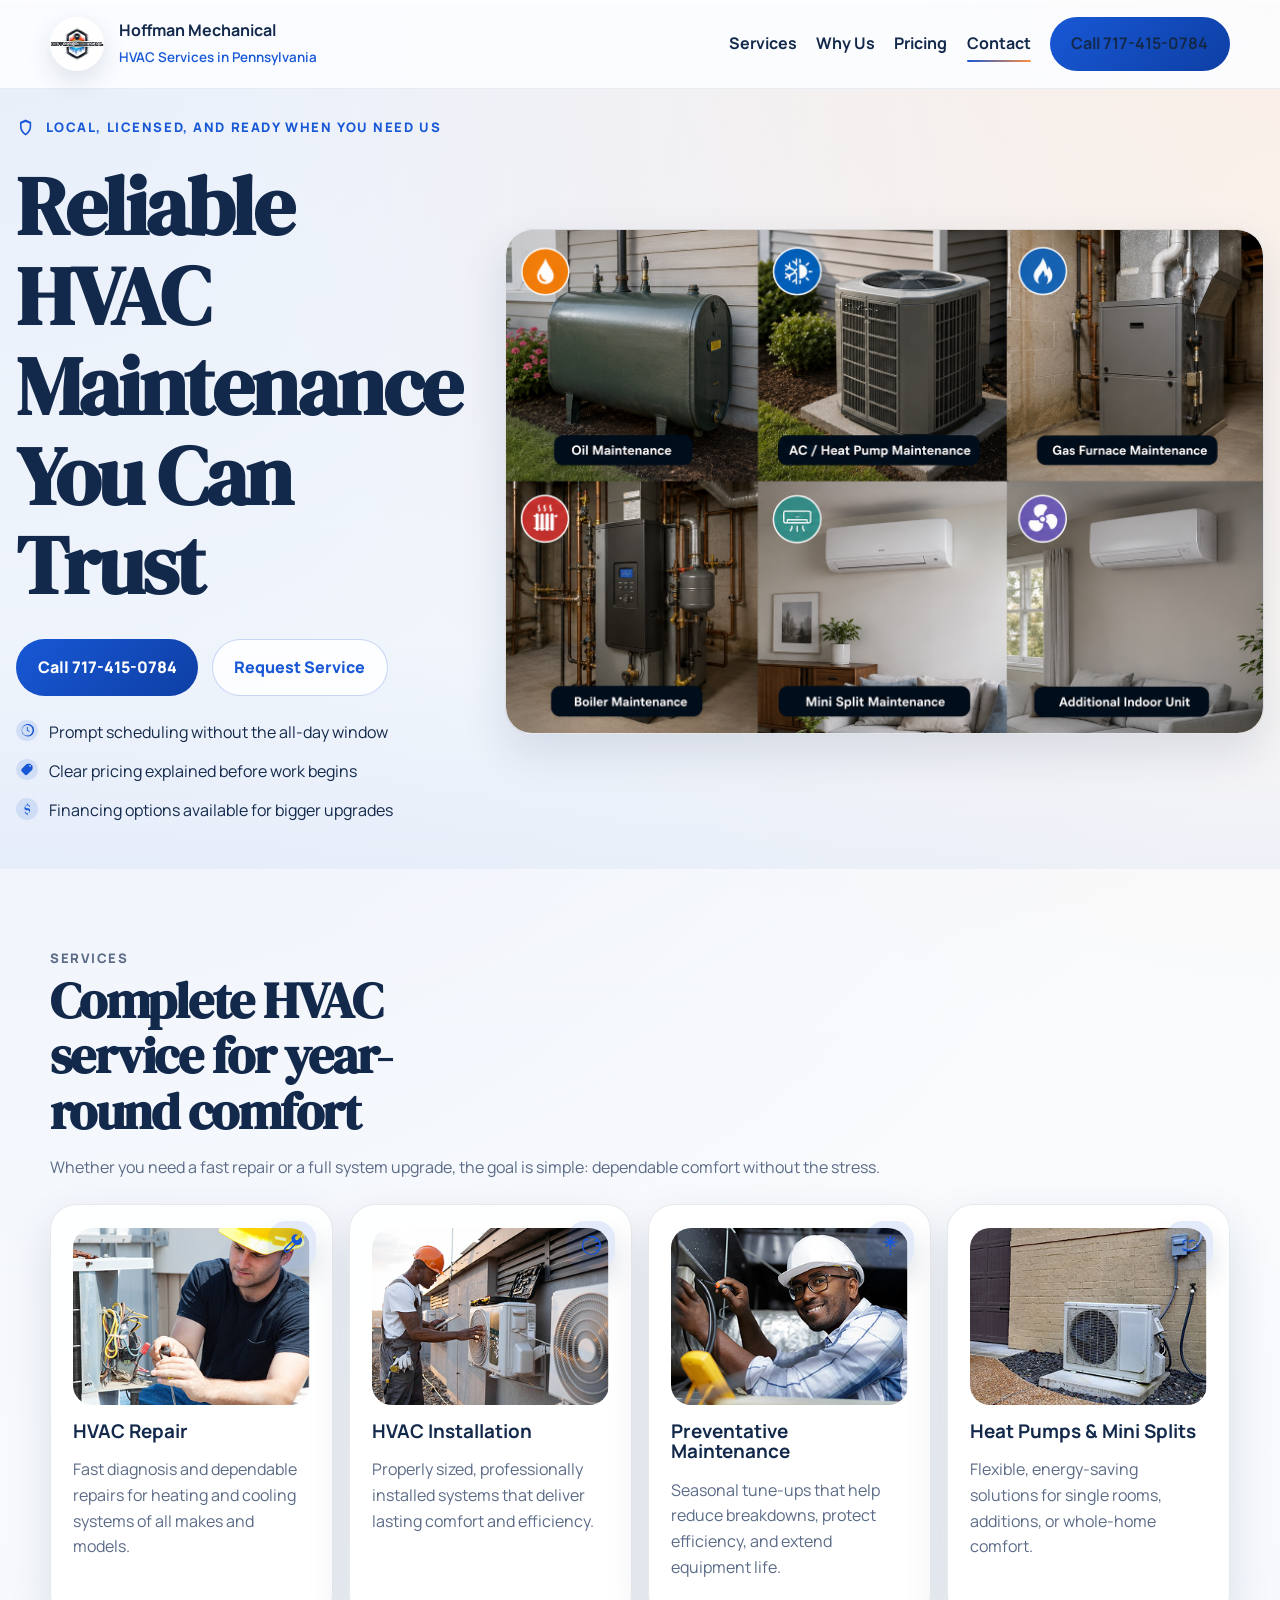
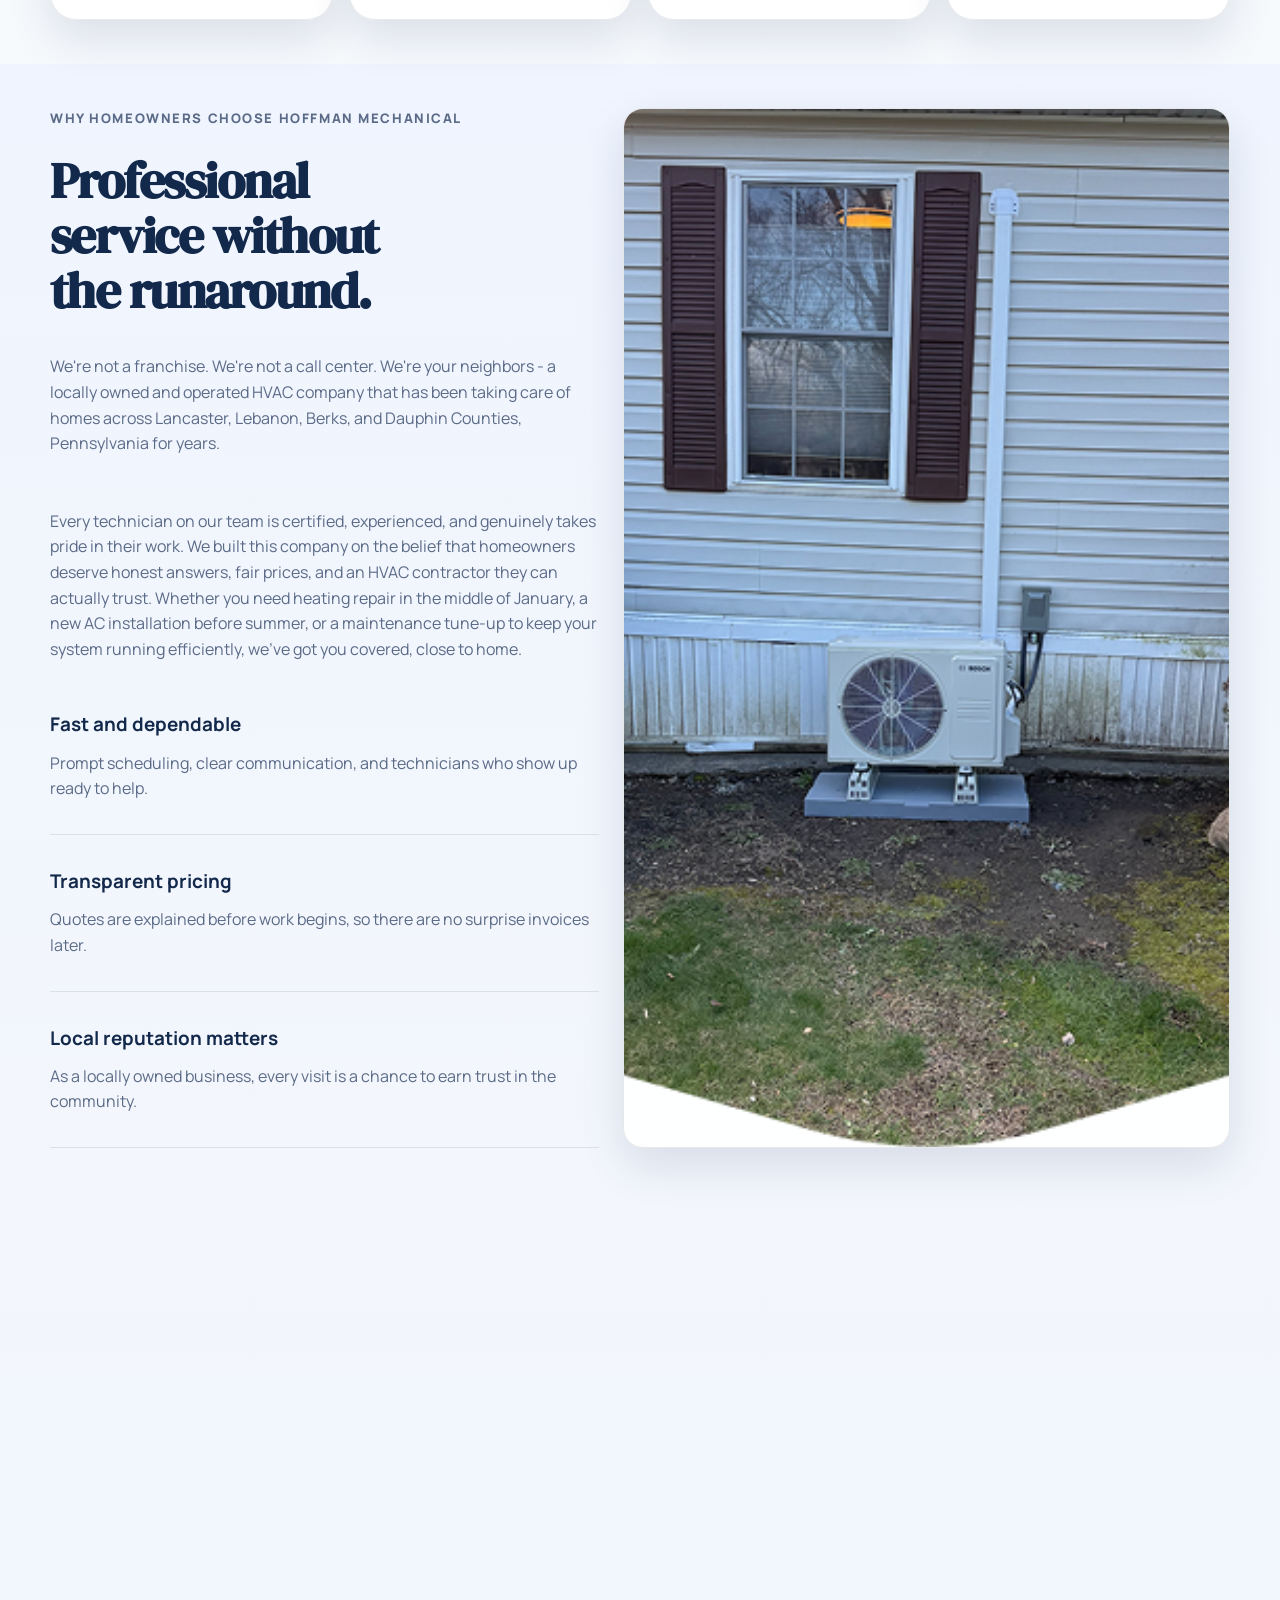
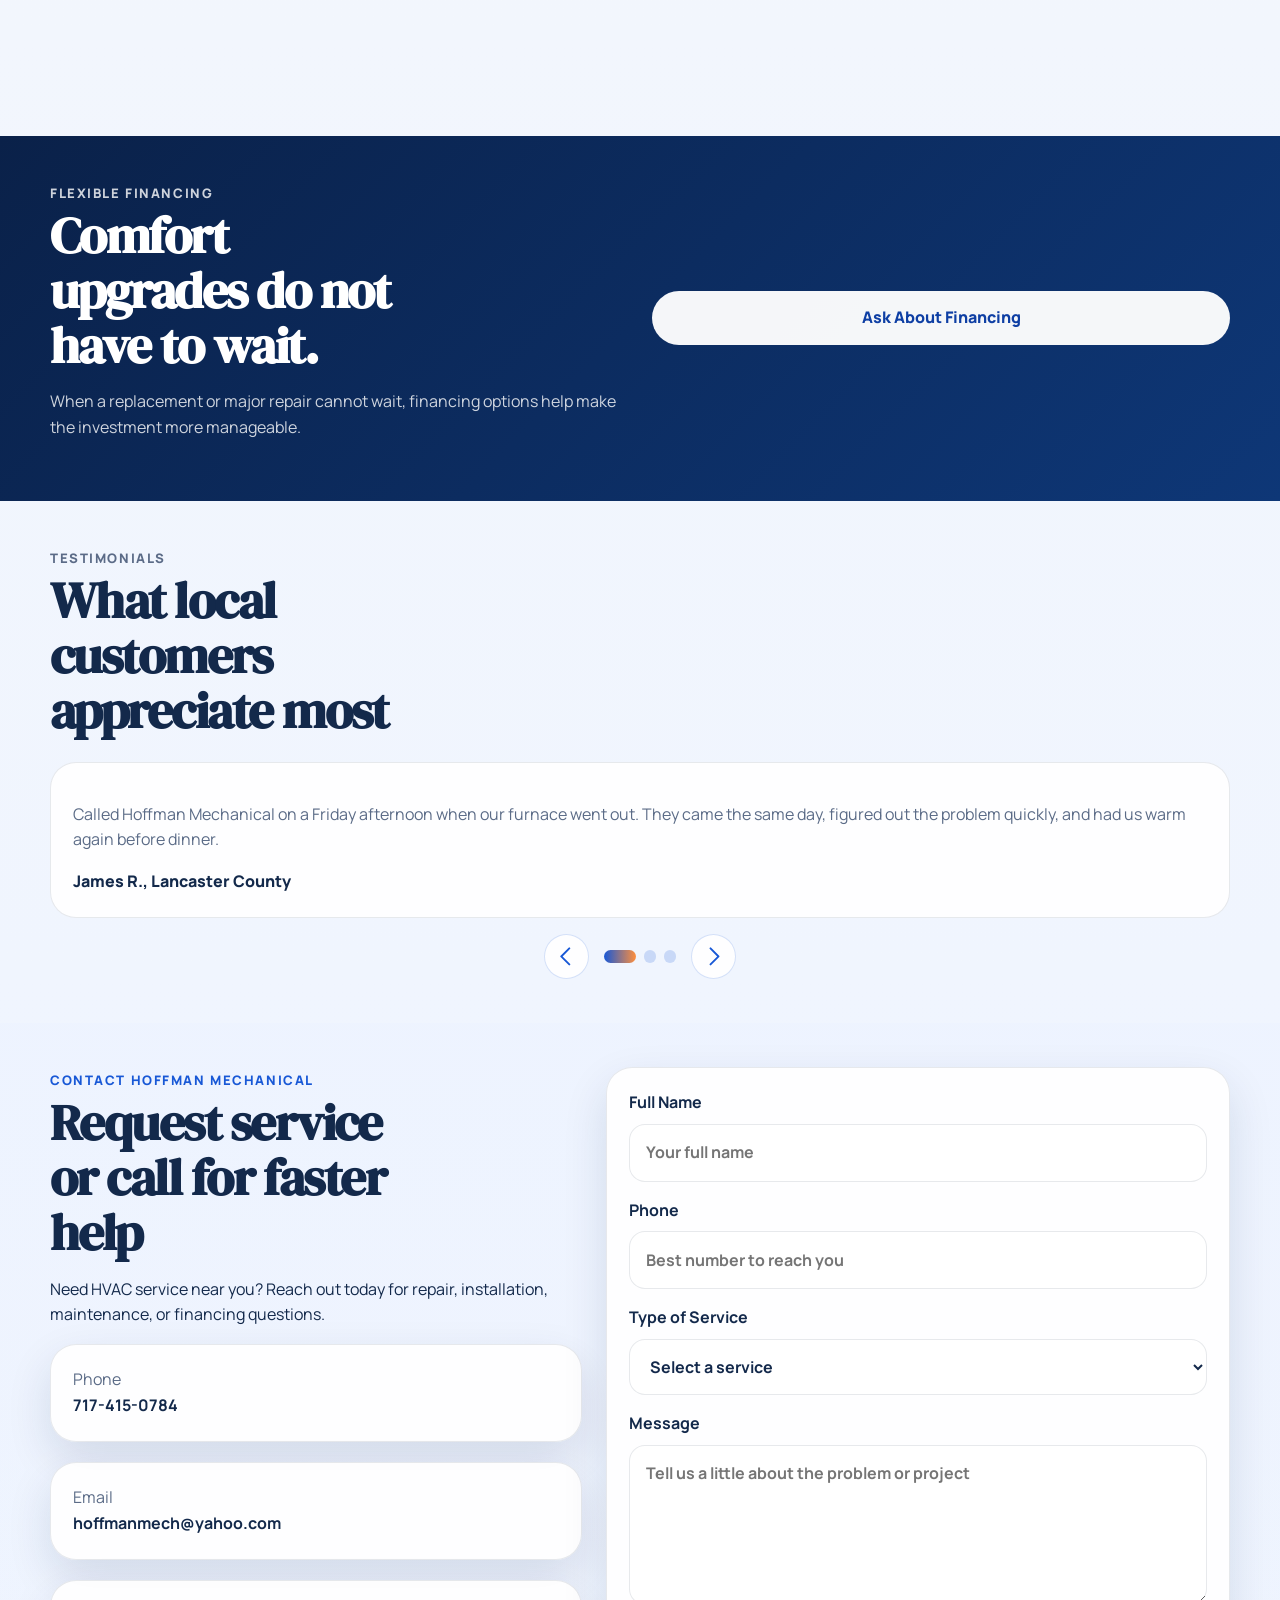
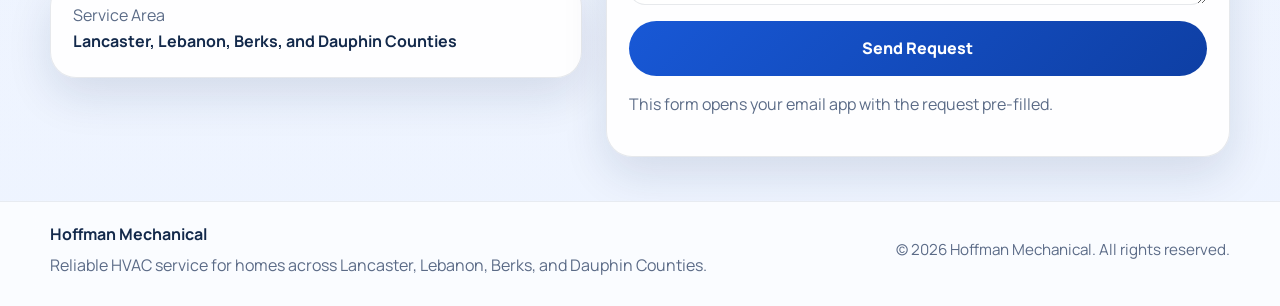
==== index.html @ 177c8e34 "Upgrade HVAC website interactions" ====
<!DOCTYPE html>
<html lang="en">
  <head>
    <meta charset="UTF-8" />
    <meta name="viewport" content="width=device-width, initial-scale=1.0" />
    <title>Hoffman Mechanical | HVAC Services in Pennsylvania</title>
    <meta
      name="description"
      content="Trusted HVAC repair, installation, maintenance, mini splits, and heat pump service for homeowners across Lancaster, Lebanon, Berks, and Dauphin Counties."
    />
    <link rel="preconnect" href="https://fonts.googleapis.com" />
    <link rel="preconnect" href="https://fonts.gstatic.com" crossorigin />
    <link
      href="https://fonts.googleapis.com/css2?family=DM+Serif+Display:ital@0;1&family=Manrope:wght@400;500;600;700;800&display=swap"
      rel="stylesheet"
    />
    <link rel="stylesheet" href="styles.css" />
    <script type="application/ld+json">
      {
        "@context": "https://schema.org",
        "@type": "HVACBusiness",
        "name": "Hoffman Mechanical",
        "url": "https://hoffmanmechanical.net/",
        "telephone": "+1-717-415-0784",
        "email": "hoffmanmech@yahoo.com",
        "areaServed": [
          "Lancaster County, PA",
          "Lebanon County, PA",
          "Berks County, PA",
          "Dauphin County, PA"
        ],
        "priceRange": "$$",
        "serviceType": [
          "HVAC repair",
          "HVAC installation",
          "Preventative maintenance",
          "Heat pumps",
          "Mini splits"
        ]
      }
    </script>
  </head>
  <body>
    <div class="scroll-progress" aria-hidden="true">
      <span class="scroll-progress-bar"></span>
    </div>

    <header class="site-header">
      <div class="container nav-shell">
        <a class="brand" href="#top" aria-label="Hoffman Mechanical home">
          <img class="brand-logo" src="assets/images/logo.png" alt="Hoffman Mechanical logo" />
          <span>
            <strong>Hoffman Mechanical</strong>
            <small>HVAC Services in Pennsylvania</small>
          </span>
        </a>

        <button class="menu-toggle" type="button" aria-expanded="false" aria-controls="site-menu">
          Menu
        </button>

        <nav class="site-nav" id="site-menu" aria-label="Main navigation">
          <a href="#services">Services</a>
          <a href="#why-us">Why Us</a>
          <a href="#pricing">Pricing</a>
          <a href="#contact">Contact</a>
          <a class="button button-primary nav-cta" href="tel:7174150784">Call 717-415-0784</a>
        </nav>
      </div>
    </header>

    <main id="top">
      <section class="hero">
        <div class="container hero-grid maintenance-hero">
          <div class="hero-copy hero-enter">
            <p class="eyebrow">
              <span class="eyebrow-icon" aria-hidden="true">
                <svg viewBox="0 0 24 24" focusable="false">
                  <path
                    d="M12 2l7 3v6c0 5-3.5 8.74-7 11-3.5-2.26-7-6-7-11V5l7-3zm0 3.08L7 7v3.95c0 3.63 2.37 6.47 5 8.32 2.63-1.85 5-4.69 5-8.32V7l-5-1.92z"
                  />
                </svg>
              </span>
              Local, licensed, and ready when you need us
            </p>
            <h1>Reliable HVAC Maintenance You Can Trust</h1>

            <div class="hero-actions">
              <a class="button button-primary" href="tel:7174150784">Call 717-415-0784</a>
              <a class="button button-secondary" href="#contact">Request Service</a>
            </div>

            <ul class="hero-points" aria-label="Business highlights">
              <li>
                <span class="list-icon" aria-hidden="true">
                  <svg viewBox="0 0 24 24" focusable="false">
                    <path d="M12 1.75A10.25 10.25 0 112.75 12 10.26 10.26 0 0112 1.75zm0 1.5A8.75 8.75 0 1020.75 12 8.76 8.76 0 0012 3.25zm.75 3.5v4.94l3.2 1.84-.75 1.3-3.95-2.28V6.75z" />
                  </svg>
                </span>
                Prompt scheduling without the all-day window
              </li>
              <li>
                <span class="list-icon" aria-hidden="true">
                  <svg viewBox="0 0 24 24" focusable="false">
                    <path d="M11.24 2.76a2.5 2.5 0 011.52 0l6.32 2.06a2.5 2.5 0 011.66 2.38v3.48a3.25 3.25 0 01-.95 2.3l-7.5 7.5a3.25 3.25 0 01-4.6 0L2.96 15.8a3.25 3.25 0 010-4.6l7.5-7.5a3.25 3.25 0 012.3-.94h3.48a2.5 2.5 0 012.38 1.66l.17.52-6.55-2.14zm5.26 5a1.5 1.5 0 100-3 1.5 1.5 0 000 3z" />
                  </svg>
                </span>
                Clear pricing explained before work begins
              </li>
              <li>
                <span class="list-icon" aria-hidden="true">
                  <svg viewBox="0 0 24 24" focusable="false">
                    <path d="M12 2.25a.75.75 0 01.75.75v1.09a4.6 4.6 0 013.64 3.02.75.75 0 11-1.42.48 3.1 3.1 0 00-2.95-2.09H11a2.35 2.35 0 000 4.7h2a3.85 3.85 0 010 7.7h-.25V21a.75.75 0 01-1.5 0v-1.09a4.6 4.6 0 01-3.64-3.02.75.75 0 111.42-.48 3.1 3.1 0 002.95 2.09H13a2.35 2.35 0 000-4.7h-2a3.85 3.85 0 010-7.7h.25V3a.75.75 0 01.75-.75z" />
                  </svg>
                </span>
                Financing options available for bigger upgrades
              </li>
            </ul>
          </div>

          <aside class="hero-visual hero-enter">
            <div class="hero-scene" aria-label="Interactive HVAC maintenance explorer">
              <img
                class="hero-tech-image"
                src="assets/images/hero-maintenance-grid.png"
                alt="Six HVAC maintenance systems: oil tank, AC heat pump, gas furnace, boiler, mini split, and additional indoor unit"
              />

              <div class="hero-hotspots" role="tablist" aria-label="Maintenance services">
                <button class="hotspot image-hotspot" type="button" role="tab" aria-selected="false" aria-controls="hero-service-panel" id="tab-oil" data-service="oil" aria-label="Oil Maintenance" style="--tile-x: 0%; --tile-y: 0%;">
                  <span class="tile-active-label" aria-hidden="true">Oil Maintenance</span>
                </button>
                <button class="hotspot image-hotspot" type="button" role="tab" aria-selected="false" aria-controls="hero-service-panel" id="tab-ac" data-service="ac" aria-label="AC / Heat Pump Maintenance" style="--tile-x: 33.333%; --tile-y: 0%;">
                  <span class="tile-active-label" aria-hidden="true">AC / Heat Pump</span>
                </button>
                <button class="hotspot image-hotspot" type="button" role="tab" aria-selected="false" aria-controls="hero-service-panel" id="tab-gas" data-service="gas" aria-label="Gas Furnace Maintenance" style="--tile-x: 66.666%; --tile-y: 0%;">
                  <span class="tile-active-label" aria-hidden="true">Gas Furnace</span>
                </button>
                <button class="hotspot image-hotspot" type="button" role="tab" aria-selected="false" aria-controls="hero-service-panel" id="tab-boiler" data-service="boiler" aria-label="Boiler Maintenance" style="--tile-x: 0%; --tile-y: 50%;">
                  <span class="tile-active-label" aria-hidden="true">Boiler</span>
                </button>
                <button class="hotspot image-hotspot" type="button" role="tab" aria-selected="false" aria-controls="hero-service-panel" id="tab-mini" data-service="mini" aria-label="Mini Split Maintenance" style="--tile-x: 33.333%; --tile-y: 50%;">
                  <span class="tile-active-label" aria-hidden="true">Mini Split</span>
                </button>
                <button class="hotspot image-hotspot" type="button" role="tab" aria-selected="false" aria-controls="hero-service-panel" id="tab-indoor" data-service="indoor" aria-label="Additional Indoor Unit" style="--tile-x: 66.666%; --tile-y: 50%;">
                  <span class="tile-active-label" aria-hidden="true">Indoor Unit</span>
                </button>
              </div>
            </div>

            <div class="hero-mobile-tabs" aria-label="Maintenance services">
              <button class="mobile-hotspot" type="button" data-service="oil">Oil</button>
              <button class="mobile-hotspot" type="button" data-service="ac">AC / Heat Pump</button>
              <button class="mobile-hotspot" type="button" data-service="gas">Gas Furnace</button>
              <button class="mobile-hotspot" type="button" data-service="boiler">Boiler</button>
              <button class="mobile-hotspot" type="button" data-service="mini">Mini Split</button>
              <button class="mobile-hotspot" type="button" data-service="indoor">Indoor Unit</button>
            </div>

            <section class="hero-info-panel is-hidden" id="hero-service-panel" role="tabpanel" aria-labelledby="tab-oil" tabindex="-1">
              <div class="hero-info-icon" aria-hidden="true"></div>
              <div class="hero-info-copy">
                <p class="hero-info-label">Oil Maintenance</p>
                <h2 id="hero-info-title">Annual oil system care for dependable heat.</h2>
                <p id="hero-info-text">Burner cleaning, filter checks, system inspection, and performance tune-up.</p>
              </div>
            </section>
          </aside>
        </div>
      </section>

      <section class="section" id="services">
        <div class="container">
          <div class="section-heading reveal" data-reveal>
            <p class="eyebrow">Services</p>
            <h2>Complete HVAC service for year-round comfort</h2>
            <p>
              Whether you need a fast repair or a full system upgrade, the goal is
              simple: dependable comfort without the stress.
            </p>
          </div>

          <div class="service-grid">
            <article class="service-card reveal" data-reveal>
              <img src="assets/images/service-repair.png" alt="HVAC repair service" />
              <div class="service-icon" aria-hidden="true">
                <svg viewBox="0 0 24 24" focusable="false">
                  <path
                    d="M21.06 5.38a4.5 4.5 0 01-5.87 5.87l-6.8 6.8a2.75 2.75 0 11-3.89-3.89l6.8-6.8a4.5 4.5 0 015.87-5.87l-2.17 2.17a1.75 1.75 0 102.47 2.47l2.17-2.17zM5.56 15.22a1.25 1.25 0 101.77 1.77l6.53-6.53a4.47 4.47 0 01-1.77-1.77l-6.53 6.53z"
                  />
                </svg>
              </div>
              <h3>HVAC Repair</h3>
              <p>
                Fast diagnosis and dependable repairs for heating and cooling systems
                of all makes and models.
              </p>
            </article>
            <article class="service-card reveal" data-reveal>
              <img src="assets/images/service-installation.png" alt="HVAC installation service" />
              <div class="service-icon" aria-hidden="true">
                <svg viewBox="0 0 24 24" focusable="false">
                  <path
                    d="M12 2.75a9.25 9.25 0 109.25 9.25A9.26 9.26 0 0012 2.75zm0 1.5a7.72 7.72 0 015.91 2.75h-3.16v1.5h4.17a7.7 7.7 0 01.58 3H16v1.5h3.5a7.7 7.7 0 01-.58 3h-4.17V17h3.16A7.75 7.75 0 116.09 7h3.16V5.5H5.08A7.72 7.72 0 0112 4.25z"
                  />
                </svg>
              </div>
              <h3>HVAC Installation</h3>
              <p>
                Properly sized, professionally installed systems that deliver lasting
                comfort and efficiency.
              </p>
            </article>
            <article class="service-card reveal" data-reveal>
              <img src="assets/images/service-maintenance.png" alt="HVAC preventative maintenance service" />
              <div class="service-icon" aria-hidden="true">
                <svg viewBox="0 0 24 24" focusable="false">
                  <path
                    d="M11.25 2.5h1.5v4.25L15.94 3.56l1.06 1.06-3.19 3.19H18.5v1.5h-4.69L17 12.5l-1.06 1.06-3.19-3.19v4.69h-1.5v-4.69l-3.19 3.19L7 12.5l3.19-3.19H5.5v-1.5h4.69L7 4.62l1.06-1.06 3.19 3.19V2.5zM11.25 16h1.5v2.5h-1.5zM11.25 20h1.5v1.5h-1.5z"
                  />
                </svg>
              </div>
              <h3>Preventative Maintenance</h3>
              <p>
                Seasonal tune-ups that help reduce breakdowns, protect efficiency,
                and extend equipment life.
              </p>
            </article>
            <article class="service-card reveal" data-reveal>
              <img src="assets/images/service-minisplit.png" alt="Heat pump and mini split service" />
              <div class="service-icon" aria-hidden="true">
                <svg viewBox="0 0 24 24" focusable="false">
                  <path
                    d="M5.25 9.5c0-1.8 1.45-3.25 3.25-3.25 1.25 0 2.33.69 2.88 1.72A3.76 3.76 0 0115 6.25c2.07 0 3.75 1.68 3.75 3.75 0 .41-.07.8-.19 1.17A3.25 3.25 0 0119 17.5H8.25a3.25 3.25 0 01-.63-6.44A3.4 3.4 0 015.25 9.5zm3.81 6.5H19a1.75 1.75 0 00.19-3.49l-1.2-.13.36-1.15c.1-.31.15-.64.15-.98A2.25 2.25 0 0015 8a2.23 2.23 0 00-1.94 1.1l-.54.96-.74-.82A1.96 1.96 0 008.5 7.75 1.75 1.75 0 006.75 9.5c0 .37.12.74.34 1.04l.71.98-1.21.02a1.75 1.75 0 00.16 3.5h2.31z"
                  />
                </svg>
              </div>
              <h3>Heat Pumps &amp; Mini Splits</h3>
              <p>
                Flexible, energy-saving solutions for single rooms, additions, or
                whole-home comfort.
              </p>
            </article>
          </div>
        </div>
      </section>

      <section class="section section-accent" id="why-us">
        <div class="container split-layout">
          <div class="split-copy reveal" data-reveal>
            <p class="eyebrow">Why homeowners choose Hoffman Mechanical</p>
            <h2>Professional service without the runaround.</h2>
            <p>
              We're not a franchise. We're not a call center. We're your neighbors -
              a locally owned and operated HVAC company that has been taking care of
              homes across Lancaster, Lebanon, Berks, and Dauphin Counties,
              Pennsylvania for years.
            </p>
            <p>
              Every technician on our team is certified, experienced, and genuinely
              takes pride in their work. We built this company on the belief that
              homeowners deserve honest answers, fair prices, and an HVAC contractor
              they can actually trust. Whether you need heating repair in the middle
              of January, a new AC installation before summer, or a maintenance
              tune-up to keep your system running efficiently, we've got you covered,
              close to home.
            </p>

            <div class="feature-list">
              <article>
                <h3>Fast and dependable</h3>
                <p>Prompt scheduling, clear communication, and technicians who show up ready to help.</p>
              </article>
              <article>
                <h3>Transparent pricing</h3>
                <p>Quotes are explained before work begins, so there are no surprise invoices later.</p>
              </article>
              <article>
                <h3>Local reputation matters</h3>
                <p>As a locally owned business, every visit is a chance to earn trust in the community.</p>
              </article>
            </div>
          </div>

          <div class="feature-image reveal" data-reveal>
            <img src="assets/images/why-us.png" alt="Hoffman Mechanical service work" />
          </div>
        </div>
      </section>

      <section class="section" id="pricing">
        <div class="container">
          <div class="section-heading reveal" data-reveal>
            <p class="eyebrow">Maintenance pricing</p>
            <h2>Straightforward pricing for preventative care</h2>
          </div>

          <div class="pricing-grid">
            <article class="price-card reveal" data-reveal>
              <span>Oil Maintenance</span>
              <strong>$275</strong>
            </article>
            <article class="price-card reveal" data-reveal>
              <span>AC / Heat Pump Maintenance</span>
              <strong>$130</strong>
            </article>
            <article class="price-card reveal" data-reveal>
              <span>Gas Furnace Maintenance</span>
              <strong>$115</strong>
            </article>
            <article class="price-card reveal" data-reveal>
              <span>Boiler Maintenance (Non-Oil)</span>
              <strong>$225</strong>
            </article>
            <article class="price-card reveal" data-reveal>
              <span>Mini Split Maintenance</span>
              <strong>$160</strong>
            </article>
            <article class="price-card reveal" data-reveal>
              <span>Each Additional Indoor Unit</span>
              <strong>$40</strong>
            </article>
          </div>
        </div>
      </section>

      <section class="section section-dark">
        <div class="container finance-grid reveal" data-reveal>
          <div>
            <p class="eyebrow">Flexible financing</p>
            <h2>Comfort upgrades do not have to wait.</h2>
            <p>
              When a replacement or major repair cannot wait, financing options help
              make the investment more manageable.
            </p>
          </div>
          <a class="button button-light" href="#contact">Ask About Financing</a>
        </div>
      </section>

      <section class="section">
        <div class="container">
          <div class="section-heading reveal" data-reveal>
            <p class="eyebrow">Testimonials</p>
            <h2>What local customers appreciate most</h2>
          </div>

          <div class="testimonial-carousel reveal" data-reveal>
            <div class="testimonial-track" data-testimonial-track>
              <blockquote class="testimonial is-active">
                <p>
                  Called Hoffman Mechanical on a Friday afternoon when our furnace went
                  out. They came the same day, figured out the problem quickly, and had
                  us warm again before dinner.
                </p>
                <footer>James R., Lancaster County</footer>
              </blockquote>
              <blockquote class="testimonial">
                <p>
                  Other companies tried to sell me a whole new system. Hoffman
                  Mechanical told me the truth, fixed it for a fair price, and earned
                  my business.
                </p>
                <footer>Linda K., Lebanon County</footer>
              </blockquote>
              <blockquote class="testimonial">
                <p>
                  Clean work, on time, and they walked me through the whole system
                  before they left. Exactly the kind of company you want in your home.
                </p>
                <footer>Tom S., Berks County</footer>
              </blockquote>
            </div>
            <div class="testimonial-controls" aria-label="Testimonial controls">
              <button class="testimonial-arrow" type="button" data-testimonial-prev aria-label="Previous testimonial">
                <svg viewBox="0 0 24 24" focusable="false">
                  <path d="M14.78 5.22a.75.75 0 010 1.06L9.06 12l5.72 5.72a.75.75 0 11-1.06 1.06l-6.25-6.25a.75.75 0 010-1.06l6.25-6.25a.75.75 0 011.06 0z" />
                </svg>
              </button>
              <div class="testimonial-dots" role="tablist" aria-label="Testimonial slides">
                <button class="testimonial-dot is-active" type="button" aria-label="Show testimonial 1" data-testimonial-dot="0"></button>
                <button class="testimonial-dot" type="button" aria-label="Show testimonial 2" data-testimonial-dot="1"></button>
                <button class="testimonial-dot" type="button" aria-label="Show testimonial 3" data-testimonial-dot="2"></button>
              </div>
              <button class="testimonial-arrow" type="button" data-testimonial-next aria-label="Next testimonial">
                <svg viewBox="0 0 24 24" focusable="false">
                  <path d="M9.22 18.78a.75.75 0 010-1.06L14.94 12 9.22 6.28a.75.75 0 111.06-1.06l6.25 6.25a.75.75 0 010 1.06l-6.25 6.25a.75.75 0 01-1.06 0z" />
                </svg>
              </button>
            </div>
          </div>
        </div>
      </section>

      <section class="section section-accent" id="contact">
        <div class="container contact-grid">
          <div class="reveal" data-reveal>
            <p class="eyebrow">Contact Hoffman Mechanical</p>
            <h2>Request service or call for faster help</h2>
            <p>
              Need HVAC service near you? Reach out today for repair, installation,
              maintenance, or financing questions.
            </p>

            <div class="contact-cards">
              <a class="contact-card" href="tel:7174150784">
                <span>Phone</span>
                <strong>717-415-0784</strong>
              </a>
              <a class="contact-card" href="mailto:hoffmanmech@yahoo.com">
                <span>Email</span>
                <strong>hoffmanmech@yahoo.com</strong>
              </a>
              <div class="contact-card">
                <span>Service Area</span>
                <strong>Lancaster, Lebanon, Berks, and Dauphin Counties</strong>
              </div>
            </div>
          </div>

          <form class="contact-form reveal" id="service-form" data-reveal>
            <label>
              Full Name
              <input type="text" name="name" placeholder="Your full name" required />
            </label>
            <label>
              Phone
              <input type="tel" name="phone" placeholder="Best number to reach you" required />
            </label>
            <label>
              Type of Service
              <select name="service" required>
                <option value="">Select a service</option>
                <option>HVAC Repair</option>
                <option>HVAC Installation</option>
                <option>Preventative Maintenance</option>
                <option>Heat Pumps / Mini Splits</option>
                <option>Financing Question</option>
                <option>Other</option>
              </select>
            </label>
            <label>
              Message
              <textarea
                name="message"
                rows="5"
                placeholder="Tell us a little about the problem or project"
                required
              ></textarea>
            </label>
            <button class="button button-primary button-full" type="submit">Send Request</button>
            <p class="form-note" id="form-status">
              This form opens your email app with the request pre-filled.
            </p>
          </form>
        </div>
      </section>
    </main>

    <footer class="site-footer">
      <div class="container footer-shell">
        <strong>Hoffman Mechanical</strong>
        <p>Reliable HVAC service for homes across Lancaster, Lebanon, Berks, and Dauphin Counties.</p>
        <p class="footer-copy">&copy; <span id="year"></span> Hoffman Mechanical. All rights reserved.</p>
      </div>
    </footer>

    <script src="script.js"></script>
  </body>
</html>
---- styles.css ----
:root {
  --bg: #f4f7fc;
  --bg-alt: #edf3ff;
  --surface: rgba(255, 255, 255, 0.9);
  --surface-strong: #ffffff;
  --text: #13294b;
  --muted: #5b6b87;
  --line: rgba(19, 41, 75, 0.1);
  --primary: #1858d6;
  --primary-dark: #0e3fa4;
  --primary-soft: rgba(24, 88, 214, 0.12);
  --navy: #0c2451;
  --accent: #ff8f3d;
  --accent-soft: rgba(255, 143, 61, 0.16);
  --success: #44b86c;
  --success-soft: rgba(68, 184, 108, 0.16);
  --shadow: 0 18px 45px rgba(17, 42, 83, 0.12);
  --shadow-strong: 0 28px 60px rgba(17, 42, 83, 0.18);
  --radius: 26px;
  --radius-sm: 18px;
  --container: 1180px;
  --header-height: 88px;
}

*,
*::before,
*::after {
  box-sizing: border-box;
}

html {
  scroll-behavior: smooth;
}

body {
  margin: 0;
  font-family: "Manrope", sans-serif;
  color: var(--text);
  background:
    radial-gradient(circle at top left, rgba(24, 88, 214, 0.09), transparent 28%),
    radial-gradient(circle at top right, rgba(255, 143, 61, 0.12), transparent 20%),
    linear-gradient(180deg, #fdfefe 0%, var(--bg) 45%, #eef4ff 100%);
  line-height: 1.6;
  overflow-x: hidden;
}

body.menu-open {
  overflow: hidden;
}

a {
  color: inherit;
  text-decoration: none;
}

img {
  max-width: 100%;
}

button,
input,
select,
textarea {
  font: inherit;
}

.container {
  width: min(calc(100% - 2rem), var(--container));
  margin: 0 auto;
}

.scroll-progress {
  position: fixed;
  inset: 0 0 auto;
  z-index: 60;
  height: 4px;
  background: rgba(255, 255, 255, 0.45);
  backdrop-filter: blur(10px);
}

.scroll-progress-bar {
  display: block;
  width: 0;
  height: 100%;
  background: linear-gradient(90deg, var(--accent), var(--primary));
  transform-origin: left center;
  transition: width 120ms linear;
}

.site-header {
  position: sticky;
  top: 0;
  z-index: 50;
  backdrop-filter: blur(18px);
  background: rgba(252, 253, 255, 0.88);
  border-bottom: 1px solid rgba(19, 41, 75, 0.08);
}

.nav-shell {
  display: flex;
  align-items: center;
  justify-content: space-between;
  gap: 1rem;
  min-height: var(--header-height);
}

.brand {
  display: inline-flex;
  align-items: center;
  gap: 0.9rem;
  min-width: 0;
}

.brand-logo {
  width: 3.4rem;
  height: 3.4rem;
  object-fit: contain;
  border-radius: 999px;
  background: #fff;
  box-shadow: 0 10px 26px rgba(17, 42, 83, 0.12);
}

.brand strong,
.site-footer strong {
  display: block;
  font-size: 1rem;
}

.brand small {
  color: var(--primary);
  font-size: 0.84rem;
  font-weight: 600;
}

.menu-toggle {
  border: 1px solid var(--line);
  background: rgba(255, 255, 255, 0.95);
  border-radius: 999px;
  padding: 0.72rem 1rem;
  color: var(--text);
  font-weight: 700;
}

.site-nav {
  position: absolute;
  left: 1rem;
  right: 1rem;
  top: calc(100% + 0.5rem);
  display: none;
  flex-direction: column;
  gap: 0.75rem;
  padding: 1rem;
  border-radius: var(--radius-sm);
  background: rgba(255, 255, 255, 0.98);
  box-shadow: var(--shadow-strong);
}

.site-nav.is-open {
  display: flex;
}

.site-nav a {
  position: relative;
  font-weight: 700;
  color: var(--text);
}

.site-nav a:not(.button)::after {
  content: "";
  position: absolute;
  left: 0;
  bottom: -0.35rem;
  width: 100%;
  height: 2px;
  border-radius: 999px;
  background: linear-gradient(90deg, var(--primary), var(--accent));
  transform: scaleX(0);
  transform-origin: left center;
  transition: transform 180ms ease;
}

.site-nav a:hover::after,
.site-nav a:focus-visible::after,
.site-nav a.is-active::after {
  transform: scaleX(1);
}

.button {
  position: relative;
  display: inline-flex;
  align-items: center;
  justify-content: center;
  min-height: 3.15rem;
  padding: 0.9rem 1.35rem;
  border: 0;
  border-radius: 999px;
  font-weight: 800;
  overflow: hidden;
  transition:
    transform 180ms ease,
    background-color 180ms ease,
    color 180ms ease,
    box-shadow 180ms ease,
    border-color 180ms ease;
}

.button::before {
  content: "";
  position: absolute;
  inset: 0;
  background: radial-gradient(circle at center, rgba(255, 255, 255, 0.3), transparent 56%);
  opacity: 0;
  transition: opacity 180ms ease;
}

.button:hover,
.button:focus-visible {
  transform: translateY(-2px);
  box-shadow: 0 18px 34px rgba(24, 88, 214, 0.18);
}

.button:hover::before,
.button:focus-visible::before {
  opacity: 1;
}

.button-primary {
  background: linear-gradient(135deg, var(--primary), var(--primary-dark));
  color: #fff;
}

.button-secondary {
  background: rgba(255, 255, 255, 0.84);
  color: var(--primary);
  border: 1px solid rgba(24, 88, 214, 0.24);
  box-shadow: inset 0 0 0 1px rgba(255, 255, 255, 0.65);
}

.button-light {
  background: rgba(255, 255, 255, 0.96);
  color: var(--primary-dark);
}

.button-full {
  width: 100%;
  cursor: pointer;
}

.button-ripple {
  position: absolute;
  border-radius: 999px;
  transform: translate(-50%, -50%);
  background: rgba(255, 255, 255, 0.35);
  animation: ripple 650ms ease-out forwards;
  pointer-events: none;
}

.hero {
  position: relative;
  padding: 1.35rem 0 2rem;
}

.hero::before {
  content: "";
  position: absolute;
  inset: auto 0 4% 0;
  height: 28%;
  background: linear-gradient(180deg, transparent, rgba(24, 88, 214, 0.05));
  pointer-events: none;
}

.hero-grid,
.split-layout,
.contact-grid,
.finance-grid,
.cta-panel,
.footer-shell {
  display: grid;
  gap: 1.5rem;
}

.hero-copy,
.hero-visual,
.split-copy,
.cta-copy {
  display: grid;
  gap: 1.25rem;
  align-content: start;
}

.hero-enter {
  opacity: 0;
  transform: translateY(28px);
  animation: heroReveal 700ms cubic-bezier(0.21, 1, 0.32, 1) forwards;
}

.hero-visual.hero-enter {
  animation-delay: 120ms;
}

.eyebrow {
  display: inline-flex;
  align-items: center;
  gap: 0.65rem;
  margin: 0 0 0.25rem;
  font-size: 0.82rem;
  letter-spacing: 0.12em;
  text-transform: uppercase;
  color: var(--primary);
  font-weight: 800;
}

.eyebrow-icon,
.list-icon,
.service-icon,
.trust-badge-icon,
.trust-strip-icon,
.hero-info-icon {
  display: inline-flex;
  align-items: center;
  justify-content: center;
}

.eyebrow-icon {
  width: 1.2rem;
  height: 1.2rem;
}

.eyebrow-icon svg,
.list-icon svg,
.service-icon svg,
.trust-badge-icon svg,
.trust-strip-icon svg,
.hero-info-icon svg,
.testimonial-arrow svg {
  width: 100%;
  height: 100%;
  fill: currentColor;
}

h1,
h2,
h3 {
  margin: 0;
  line-height: 1.08;
}

h1,
h2 {
  font-family: "DM Serif Display", serif;
  letter-spacing: -0.03em;
}

h1 {
  font-size: clamp(2.5rem, 8vw, 5.2rem);
  max-width: 9ch;
}

h2 {
  font-size: clamp(2rem, 6vw, 3.2rem);
  max-width: 14ch;
}

h3 {
  font-size: 1.18rem;
}

.hero-text,
.section-heading p,
.split-layout p,
.cta-panel p,
.finance-grid p,
.site-footer p,
.service-card p,
.testimonial p,
.feature-list p,
.form-note {
  color: var(--muted);
}

.hero-actions,
.cta-actions {
  display: flex;
  flex-wrap: wrap;
  gap: 0.85rem;
}

.hero-actions {
  margin: 0.5rem 0 0.25rem;
}

.hero-points {
  margin: 0 0 1.4rem;
  padding: 0;
  list-style: none;
  display: grid;
  gap: 0.85rem;
}

.hero-points li {
  display: flex;
  align-items: flex-start;
  gap: 0.7rem;
}

.list-icon {
  width: 1.35rem;
  height: 1.35rem;
  flex: 0 0 auto;
  color: var(--primary);
  background: var(--primary-soft);
  border-radius: 999px;
  padding: 0.22rem;
}

.maintenance-hero {
  align-items: center;
  width: min(calc(100% - 2rem), 1320px);
}

.maintenance-hero .hero-copy {
  max-width: 31rem;
}

.hero-full-image-wrap {
  width: min(100%, 1536px);
  margin: 0 auto;
}

.hero-full-image {
  display: block;
  width: 100%;
  height: auto;
}

.hero-scene,
.service-card,
.price-card,
.testimonial,
.contact-card,
.contact-form,
.cta-panel,
.feature-image img,
.trust-strip-card {
  border: 1px solid var(--line);
  border-radius: var(--radius);
  background: var(--surface);
  box-shadow: var(--shadow);
}

.hero-scene {
  position: relative;
  overflow: hidden;
  aspect-ratio: 3 / 2;
  min-height: 0;
  padding: 0;
  isolation: isolate;
  background:
    linear-gradient(180deg, rgba(255, 255, 255, 0.84), rgba(255, 255, 255, 0.18)),
    radial-gradient(circle at 16% 14%, rgba(255, 255, 255, 0.92), transparent 28%),
    linear-gradient(135deg, rgba(24, 88, 214, 0.08), rgba(255, 143, 61, 0.08));
}

.hero-backdrop {
  position: absolute;
  inset: 0;
  background:
    linear-gradient(90deg, rgba(255, 255, 255, 0.98) 0%, rgba(255, 255, 255, 0.7) 36%, rgba(255, 255, 255, 0) 58%),
    radial-gradient(circle at 18% 40%, rgba(24, 88, 214, 0.12), transparent 18%),
    radial-gradient(circle at 88% 14%, rgba(255, 143, 61, 0.18), transparent 16%);
  z-index: 0;
}

.hero-tech-image {
  position: relative;
  z-index: 1;
  width: 100%;
  height: 100%;
  object-fit: cover;
  object-position: center;
  border-radius: var(--radius);
}

.hero-connectors {
  position: absolute;
  inset: 0;
  z-index: 2;
  width: 100%;
  height: 100%;
  pointer-events: none;
}

.connector-path {
  fill: none;
  stroke: rgba(255, 255, 255, 0.85);
  stroke-width: 3;
  stroke-dasharray: 7 9;
  opacity: 0.45;
  transition: opacity 240ms ease, stroke 240ms ease, stroke-width 240ms ease;
}

.connector-path.active {
  stroke: var(--primary);
  stroke-width: 4;
  opacity: 0.88;
}

.hero-hotspots {
  position: absolute;
  inset: 0;
  z-index: 3;
}

.hotspot {
  position: absolute;
  left: var(--hotspot-x);
  top: var(--hotspot-y);
  transform: translate(-50%, -50%);
  display: inline-flex;
  align-items: center;
  justify-content: center;
  border: 0;
  background: transparent;
  cursor: pointer;
  padding: 0;
  color: var(--text);
}

.hotspot-pin {
  position: absolute;
  width: 1.05rem;
  height: 1.05rem;
  border-radius: 999px;
  background: #fff;
  border: 4px solid var(--primary);
  box-shadow: 0 0 0 10px rgba(24, 88, 214, 0.12);
  animation: hotspotFloat 2.7s ease-in-out infinite;
}

.hotspot-pill {
  position: relative;
  display: inline-flex;
  align-items: center;
  gap: 0.55rem;
  padding: 0.85rem 1.2rem;
  border-radius: 999px;
  background: rgba(255, 255, 255, 0.96);
  border: 1px solid rgba(255, 255, 255, 0.88);
  box-shadow: 0 18px 30px rgba(17, 42, 83, 0.16);
  transform: translateY(-2.65rem);
  transition:
    transform 220ms ease,
    box-shadow 220ms ease,
    background-color 220ms ease,
    color 220ms ease;
}

.hotspot:hover .hotspot-pill,
.hotspot:focus-visible .hotspot-pill,
.hotspot.is-active .hotspot-pill {
  transform: translateY(-2.9rem) scale(1.02);
  box-shadow: 0 24px 38px rgba(17, 42, 83, 0.2);
}

.hotspot.is-active .hotspot-pin {
  background: var(--primary);
  box-shadow: 0 0 0 14px rgba(24, 88, 214, 0.16);
}

.hotspot.is-active .hotspot-pill {
  color: #fff;
  background: linear-gradient(135deg, var(--primary), var(--primary-dark));
}

.hotspot[data-service="oil"].is-active .hotspot-pill,
.mobile-hotspot[data-service="oil"].is-active {
  background: linear-gradient(135deg, #ff9a49, #f3732f);
}

.hotspot[data-service="gas"].is-active .hotspot-pill,
.mobile-hotspot[data-service="gas"].is-active {
  background: linear-gradient(135deg, #ff8f3d, #d85d1f);
}

.hotspot[data-service="boiler"].is-active .hotspot-pill,
.mobile-hotspot[data-service="boiler"].is-active {
  background: linear-gradient(135deg, #2f78dd, #174fa8);
}

.hotspot[data-service="mini"].is-active .hotspot-pill,
.hotspot[data-service="indoor"].is-active .hotspot-pill,
.mobile-hotspot[data-service="mini"].is-active,
.mobile-hotspot[data-service="indoor"].is-active {
  background: linear-gradient(135deg, #54c978, #2fa75f);
}

.hotspot-icon {
  min-width: 2.15rem;
  min-height: 2.15rem;
  padding: 0.25rem;
  display: inline-flex;
  align-items: center;
  justify-content: center;
  border-radius: 999px;
  background: rgba(255, 255, 255, 0.18);
  font-size: 0.72rem;
  font-weight: 900;
  letter-spacing: 0;
}

.hotspot-icon svg {
  width: 100%;
  height: 100%;
  fill: currentColor;
}

.image-hotspot {
  left: var(--tile-x);
  top: var(--tile-y);
  width: 33.334%;
  height: 50%;
  transform: none;
  border: 2px solid transparent;
  border-radius: 18px;
}

.image-hotspot:hover,
.image-hotspot:focus-visible,
.image-hotspot.is-active {
  border-color: rgba(255, 255, 255, 0.94);
  box-shadow:
    inset 0 0 0 4px rgba(24, 88, 214, 0.82),
    0 18px 32px rgba(10, 31, 73, 0.16);
}

.tile-active-label {
  position: absolute;
  right: 1rem;
  top: 1rem;
  opacity: 0;
  transform: translateY(-0.25rem);
  transition: opacity 180ms ease, transform 180ms ease;
  border-radius: 999px;
  background: rgba(255, 255, 255, 0.94);
  color: var(--primary-dark);
  padding: 0.45rem 0.75rem;
  font-size: 0.78rem;
  font-weight: 900;
  box-shadow: 0 12px 24px rgba(10, 31, 73, 0.18);
}

.image-hotspot.is-active .tile-active-label {
  opacity: 1;
  transform: translateY(0);
}

.hero-mobile-tabs {
  display: none;
}

.mobile-hotspot {
  border: 1px solid rgba(24, 88, 214, 0.18);
  background: rgba(255, 255, 255, 0.86);
  color: var(--primary);
  border-radius: 999px;
  padding: 0.72rem 0.95rem;
  font-weight: 800;
  white-space: nowrap;
}

.mobile-hotspot.is-active {
  background: linear-gradient(135deg, var(--primary), var(--primary-dark));
  color: #fff;
  box-shadow: 0 14px 26px rgba(24, 88, 214, 0.2);
}

.hero-info-panel {
  position: relative;
  z-index: 1;
  display: grid;
  grid-template-columns: auto 1fr;
  gap: 1rem;
  width: 100%;
  margin-top: 1rem;
  padding: 1.2rem;
  border-radius: 24px;
  background: rgba(255, 255, 255, 0.94);
  border: 1px solid rgba(24, 88, 214, 0.14);
  box-shadow: 0 24px 46px rgba(17, 42, 83, 0.16);
}

.hero-info-panel.is-changing {
  animation: panelSwap 320ms ease;
}

.hero-info-panel.is-hidden {
  display: none;
}

.hero-info-icon {
  width: 4rem;
  height: 4rem;
  color: var(--primary);
  background: rgba(24, 88, 214, 0.12);
  border-radius: 20px;
  padding: 0.9rem;
}

.hero-info-label {
  margin: 0 0 0.35rem;
  color: var(--primary);
  font-weight: 800;
  font-size: 0.95rem;
}

.hero-info-panel h2 {
  max-width: none;
  font-size: clamp(1.45rem, 4vw, 2rem);
  margin-bottom: 0.45rem;
}

.hero-info-panel p:last-child {
  margin: 0;
}

.hero-badges {
  display: grid;
  gap: 0.9rem;
}

.trust-badge {
  display: grid;
  grid-template-columns: auto 1fr;
  gap: 0.9rem;
  align-items: center;
  padding: 1rem 1.1rem;
  border-radius: 22px;
  border: 1px solid rgba(24, 88, 214, 0.1);
  background: rgba(255, 255, 255, 0.75);
  box-shadow: 0 12px 28px rgba(17, 42, 83, 0.08);
  transition: transform 180ms ease, box-shadow 180ms ease;
}

.trust-badge:hover {
  transform: translateY(-2px);
  box-shadow: 0 18px 34px rgba(17, 42, 83, 0.14);
}

.trust-badge-icon,
.trust-strip-icon,
.service-icon {
  width: 3rem;
  height: 3rem;
  border-radius: 18px;
  color: var(--primary);
  background: var(--primary-soft);
  padding: 0.72rem;
  flex: 0 0 auto;
}

.trust-badge strong,
.trust-strip-card strong {
  display: block;
}

.trust-badge span {
  color: var(--muted);
}

.trust-strip-grid,
.service-grid,
.pricing-grid,
.contact-cards,
.feature-list {
  display: grid;
  gap: 1rem;
}

.trust-strip-card,
.service-card,
.price-card,
.testimonial,
.contact-card,
.contact-form,
.cta-panel {
  padding: 1.4rem;
}

.trust-strip-card {
  display: grid;
  grid-template-columns: auto 1fr;
  gap: 1rem;
  align-items: start;
  background: linear-gradient(180deg, rgba(10, 36, 81, 0.98), rgba(13, 49, 106, 0.95));
  color: #fff;
}

.trust-strip-card p {
  margin: 0.25rem 0 0;
  color: rgba(255, 255, 255, 0.76);
}

.trust-strip-icon {
  color: #fff;
  background: rgba(255, 255, 255, 0.16);
}

.section {
  padding: 2.75rem 0;
}

.section-accent {
  background: linear-gradient(180deg, rgba(237, 243, 255, 0.8), rgba(244, 247, 252, 0));
}

.section-dark {
  background: linear-gradient(135deg, #0a2149, #0e3777);
  color: #fff;
}

.section-dark .eyebrow,
.section-dark p {
  color: rgba(255, 255, 255, 0.8);
}

.section-heading {
  margin-bottom: 1.5rem;
}

.section-heading h2 {
  margin-bottom: 0.8rem;
}

.service-card {
  position: relative;
  overflow: hidden;
  transition: transform 220ms ease, box-shadow 220ms ease;
}

.service-card:hover {
  transform: translateY(-6px) scale(1.01);
  box-shadow: var(--shadow-strong);
}

.service-card img,
.feature-image img,
.cta-image {
  width: 100%;
  display: block;
  border-radius: 20px;
}

.service-card img {
  aspect-ratio: 4 / 3;
  object-fit: cover;
  margin-bottom: 1rem;
}

.service-icon {
  position: absolute;
  top: 1rem;
  right: 1rem;
  box-shadow: 0 14px 24px rgba(17, 42, 83, 0.14);
}

.feature-list article {
  padding: 1rem 0;
  border-bottom: 1px solid var(--line);
}

.feature-image {
  align-self: stretch;
}

.feature-image img {
  height: 100%;
  min-height: 20rem;
  object-fit: cover;
}

.cta-panel {
  align-items: center;
}

.cta-image {
  max-height: 22rem;
  object-fit: cover;
}

.price-card {
  display: flex;
  align-items: center;
  justify-content: space-between;
  gap: 1rem;
  transition: transform 180ms ease, border-color 180ms ease, box-shadow 180ms ease;
}

.price-card:hover {
  transform: translateY(-4px);
  border-color: rgba(24, 88, 214, 0.22);
  box-shadow: 0 22px 36px rgba(17, 42, 83, 0.14);
}

.price-card span {
  font-weight: 700;
}

.price-card strong {
  display: block;
  font-size: 1.42rem;
  color: var(--primary);
}

.finance-grid {
  align-items: center;
}

.testimonial-carousel {
  display: grid;
  gap: 1rem;
  overflow: hidden;
}

.testimonial-track {
  display: flex;
  width: 100%;
  touch-action: pan-y;
}

.testimonial {
  flex: 0 0 100%;
  margin: 0;
  min-height: 100%;
  box-shadow: none;
}

.testimonial footer {
  margin-top: 1rem;
  color: var(--text);
  font-weight: 800;
}

.testimonial-controls {
  display: flex;
  align-items: center;
  justify-content: center;
  gap: 0.9rem;
}

.testimonial-arrow,
.testimonial-dot {
  border: 0;
  cursor: pointer;
}

.testimonial-arrow {
  width: 2.8rem;
  height: 2.8rem;
  display: inline-flex;
  align-items: center;
  justify-content: center;
  border-radius: 999px;
  color: var(--primary);
  background: rgba(255, 255, 255, 0.88);
  border: 1px solid rgba(24, 88, 214, 0.18);
}

.testimonial-dots {
  display: inline-flex;
  align-items: center;
  gap: 0.5rem;
}

.testimonial-dot {
  width: 0.78rem;
  height: 0.78rem;
  border-radius: 999px;
  background: rgba(24, 88, 214, 0.18);
}

.testimonial-dot.is-active {
  width: 2rem;
  background: linear-gradient(90deg, var(--primary), var(--accent));
}

.contact-card {
  display: block;
  transition: transform 180ms ease, box-shadow 180ms ease;
}

.contact-card:hover {
  transform: translateY(-3px);
  box-shadow: 0 20px 34px rgba(17, 42, 83, 0.12);
}

.contact-card span {
  color: var(--muted);
  margin-bottom: 0.35rem;
}

.contact-card strong {
  display: block;
}

.contact-form label {
  display: grid;
  gap: 0.5rem;
  font-weight: 700;
  margin-bottom: 1rem;
}

.contact-form input,
.contact-form select,
.contact-form textarea {
  width: 100%;
  border: 1px solid var(--line);
  border-radius: 16px;
  padding: 0.95rem 1rem;
  color: var(--text);
  background: #fff;
}

.contact-form textarea {
  resize: vertical;
}

.site-footer {
  padding: 1.25rem 0 1.75rem;
  background: rgba(252, 253, 255, 0.88);
  border-top: 1px solid rgba(19, 41, 75, 0.08);
  backdrop-filter: blur(16px);
}

.footer-shell {
  grid-template-columns: 1fr;
  gap: 0.35rem;
  align-items: center;
}

.footer-shell p {
  margin: 0;
  max-width: 42rem;
}

.footer-copy {
  padding-top: 0.15rem;
  font-size: 0.95rem;
}

.reveal {
  opacity: 0;
  transform: translateY(24px);
  transition: opacity 520ms ease, transform 520ms ease;
}

.reveal.is-visible {
  opacity: 1;
  transform: translateY(0);
}

.site-nav a:focus-visible,
.menu-toggle:focus-visible,
.button:focus-visible,
.hotspot:focus-visible,
.mobile-hotspot:focus-visible,
.testimonial-arrow:focus-visible,
.testimonial-dot:focus-visible,
.contact-form input:focus,
.contact-form select:focus,
.contact-form textarea:focus {
  outline: 2px solid rgba(24, 88, 214, 0.28);
  outline-offset: 3px;
}

@keyframes heroReveal {
  to {
    opacity: 1;
    transform: translateY(0);
  }
}

@keyframes hotspotFloat {
  0%,
  100% {
    transform: translateY(0);
  }
  50% {
    transform: translateY(-5px);
  }
}

@keyframes panelSwap {
  0% {
    transform: translateY(8px);
    opacity: 0.6;
  }
  100% {
    transform: translateY(0);
    opacity: 1;
  }
}

@keyframes ripple {
  0% {
    width: 0;
    height: 0;
    opacity: 0.55;
  }
  100% {
    width: 18rem;
    height: 18rem;
    opacity: 0;
  }
}

@media (prefers-reduced-motion: reduce) {
  html {
    scroll-behavior: auto;
  }

  *,
  *::before,
  *::after {
    animation-duration: 0.01ms !important;
    animation-iteration-count: 1 !important;
    transition-duration: 0.01ms !important;
  }
}

@media (max-width: 759px) {
  .site-header {
    position: static;
    backdrop-filter: none;
  }

  .container {
    width: min(calc(100% - 1.25rem), var(--container));
  }

  .nav-shell {
    min-height: auto;
    padding: 0.75rem 0;
  }

  .brand {
    gap: 0.65rem;
  }

  .brand-logo {
    width: 2.8rem;
    height: 2.8rem;
    flex-shrink: 0;
  }

  .brand strong {
    font-size: 0.96rem;
  }

  .brand small {
    font-size: 0.76rem;
  }

  .hero {
    padding: 1rem 0 1.5rem;
  }

  .hero-grid,
  .split-layout,
  .contact-grid,
  .finance-grid,
  .cta-panel,
  .footer-shell {
    gap: 1rem;
  }

  .eyebrow {
    font-size: 0.74rem;
    letter-spacing: 0.1em;
  }

  h1 {
    font-size: clamp(2rem, 10vw, 2.95rem);
    max-width: 8ch;
  }

  h2 {
    font-size: clamp(1.78rem, 7vw, 2.3rem);
    max-width: 12ch;
  }

  h3 {
    font-size: 1.08rem;
  }

  .hero-text,
  .section-heading p,
  .split-layout p,
  .cta-panel p,
  .finance-grid p,
  .site-footer p,
  .service-card p,
  .testimonial p,
  .feature-list p,
  .form-note {
    font-size: 0.98rem;
  }

  .button {
    min-height: 2.9rem;
    padding: 0.78rem 1.05rem;
    font-size: 0.96rem;
  }

  .hero-scene,
  .service-card,
  .price-card,
  .testimonial,
  .contact-card,
  .contact-form,
  .cta-panel,
  .trust-strip-card {
    padding: 1.1rem;
    border-radius: 22px;
  }

  .hero-scene {
    min-height: auto;
    padding: 0.75rem;
  }

  .hero-tech-image {
    min-height: 0;
    max-height: none;
  }

  .hero-hotspots {
    display: none;
  }

  .hero-mobile-tabs {
    position: relative;
    z-index: 3;
    display: flex;
    gap: 0.7rem;
    margin-top: 0.85rem;
    padding-bottom: 0.35rem;
    overflow-x: auto;
    scrollbar-width: none;
  }

  .hero-mobile-tabs::-webkit-scrollbar {
    display: none;
  }

  .hero-info-panel {
    position: relative;
    width: 100%;
    margin-top: 1rem;
    grid-template-columns: auto 1fr;
  }

  .hero-info-icon {
    width: 2.7rem;
    height: 2.7rem;
  }

  .section {
    padding: 1.85rem 0;
  }

  .service-grid,
  .pricing-grid,
  .contact-cards,
  .feature-list,
  .trust-strip-grid {
    gap: 0.8rem;
  }

  .service-card img {
    margin-bottom: 0.8rem;
    border-radius: 16px;
  }

  .service-icon {
    top: 0.85rem;
    right: 0.85rem;
  }

  .feature-list article {
    padding: 0.8rem 0;
  }

  .feature-image img,
  .cta-image {
    min-height: 0;
    max-height: 15rem;
    border-radius: 18px;
  }

  .price-card {
    padding-top: 0.95rem;
    padding-bottom: 0.95rem;
  }

  .price-card span {
    font-size: 0.95rem;
  }

  .price-card strong {
    font-size: 1.25rem;
  }

  .contact-form label {
    gap: 0.4rem;
    margin-bottom: 0.85rem;
    font-size: 0.95rem;
  }

  .contact-form input,
  .contact-form select,
  .contact-form textarea {
    padding: 0.85rem 0.9rem;
    border-radius: 14px;
  }

  .site-footer {
    padding: 1rem 0 1.35rem;
  }

  .footer-copy {
    font-size: 0.88rem;
  }
}

@media (min-width: 760px) {
  .menu-toggle {
    display: none;
  }

  .site-nav {
    position: static;
    display: flex;
    flex-direction: row;
    align-items: center;
    gap: 1.2rem;
    padding: 0;
    border-radius: 0;
    box-shadow: none;
    background: transparent;
  }

  .hero-grid,
  .split-layout,
  .finance-grid {
    grid-template-columns: repeat(2, minmax(0, 1fr));
  }

  .contact-grid {
    grid-template-columns: minmax(0, 0.92fr) minmax(22rem, 1.08fr);
    align-items: start;
  }

  .footer-shell {
    grid-template-columns: 1fr auto;
  }

  .hero-grid {
    align-items: center;
  }

  .cta-panel {
    grid-template-columns: 1fr auto;
  }

  .service-grid,
  .pricing-grid {
    grid-template-columns: repeat(2, minmax(0, 1fr));
  }

  .contact-cards,
  .feature-list {
    gap: 1.25rem;
  }

  .footer-shell {
    gap: 0.35rem 2rem;
  }

  .footer-shell strong,
  .footer-shell > p:first-of-type {
    grid-column: 1;
  }

  .footer-copy {
    grid-column: 2;
    grid-row: 1 / span 2;
    text-align: right;
    align-self: center;
    padding-top: 0;
  }
}

@media (min-width: 1040px) {
  .hero {
    padding: 1.75rem 0 2.4rem;
    min-height: calc(100vh - var(--header-height));
  }

  .hero-grid {
    grid-template-columns: 0.76fr 1.24fr;
    gap: 1.5rem;
  }

  .hero-copy {
    padding-top: 0;
  }

  .split-layout {
    grid-template-columns: 0.95fr 1.05fr;
    align-items: center;
  }

  .service-grid {
    grid-template-columns: repeat(4, minmax(0, 1fr));
  }

  .pricing-grid {
    grid-template-columns: repeat(3, minmax(0, 1fr));
  }

}
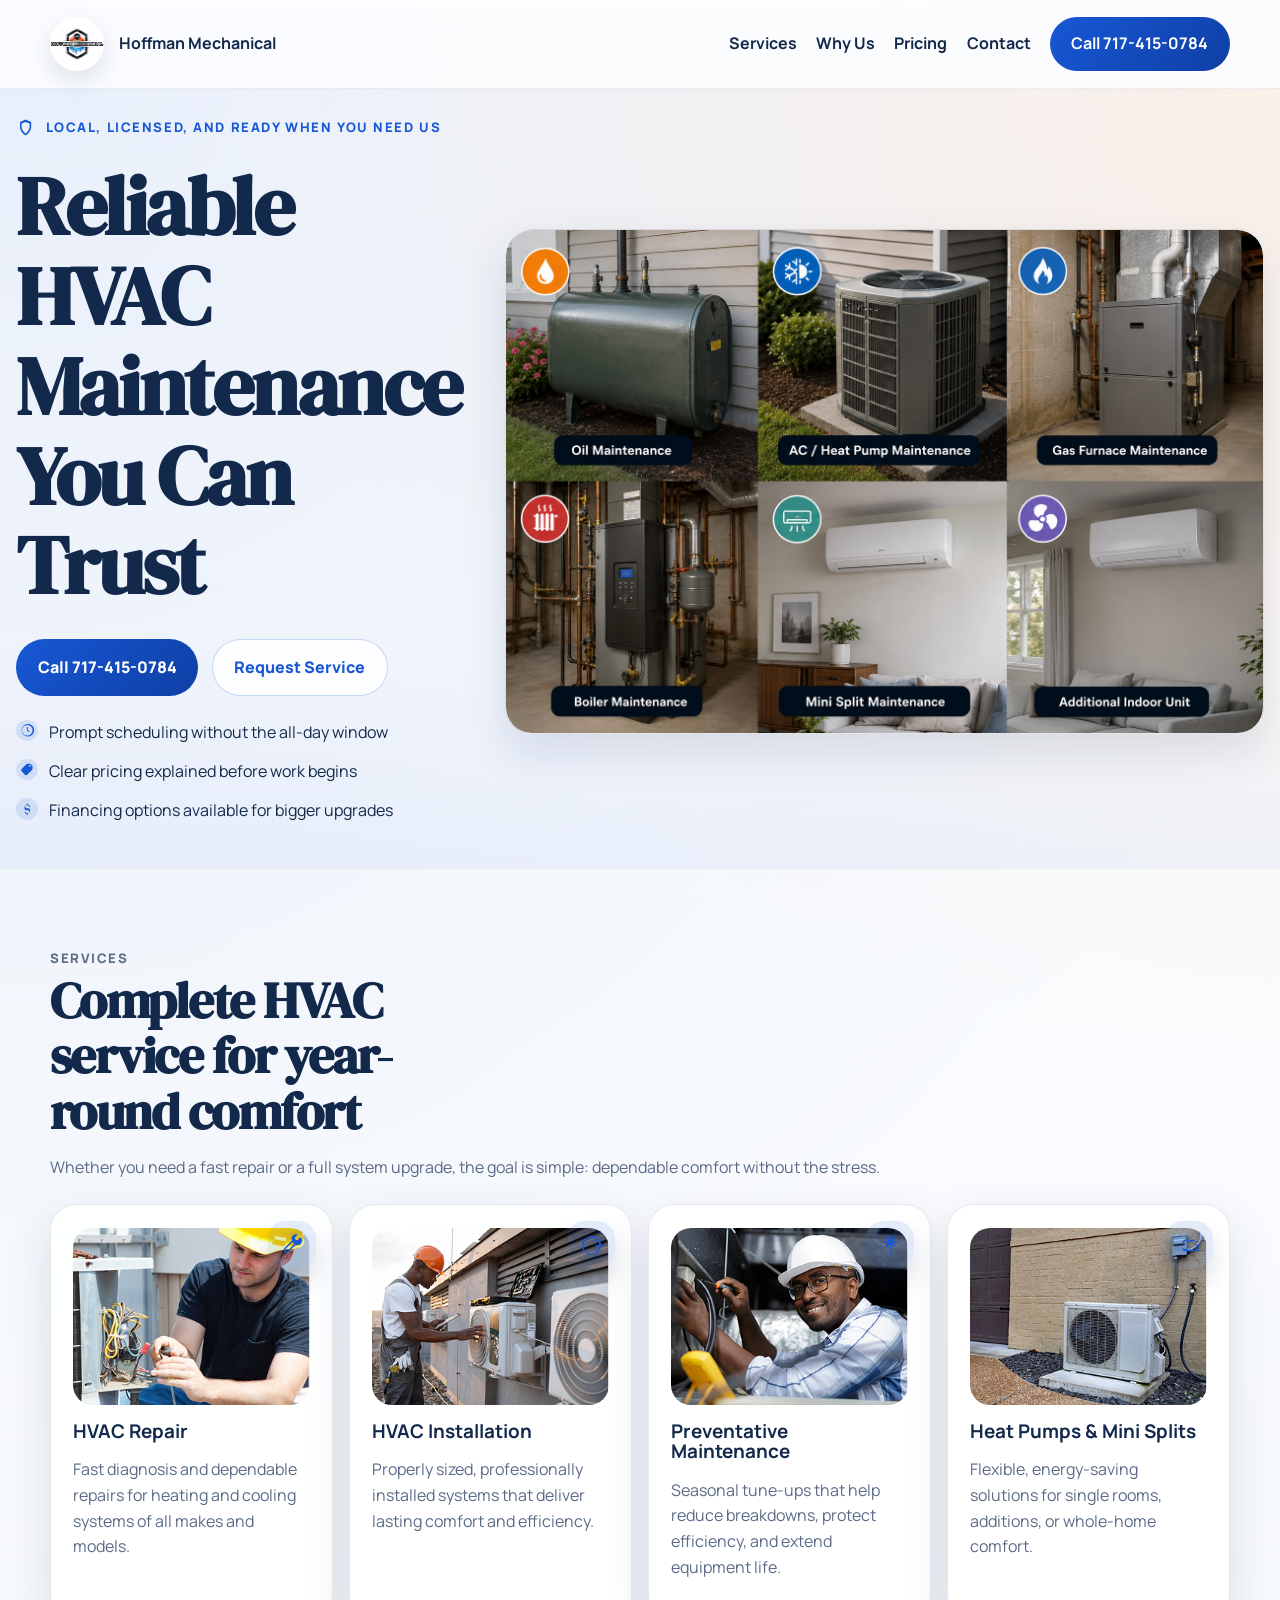
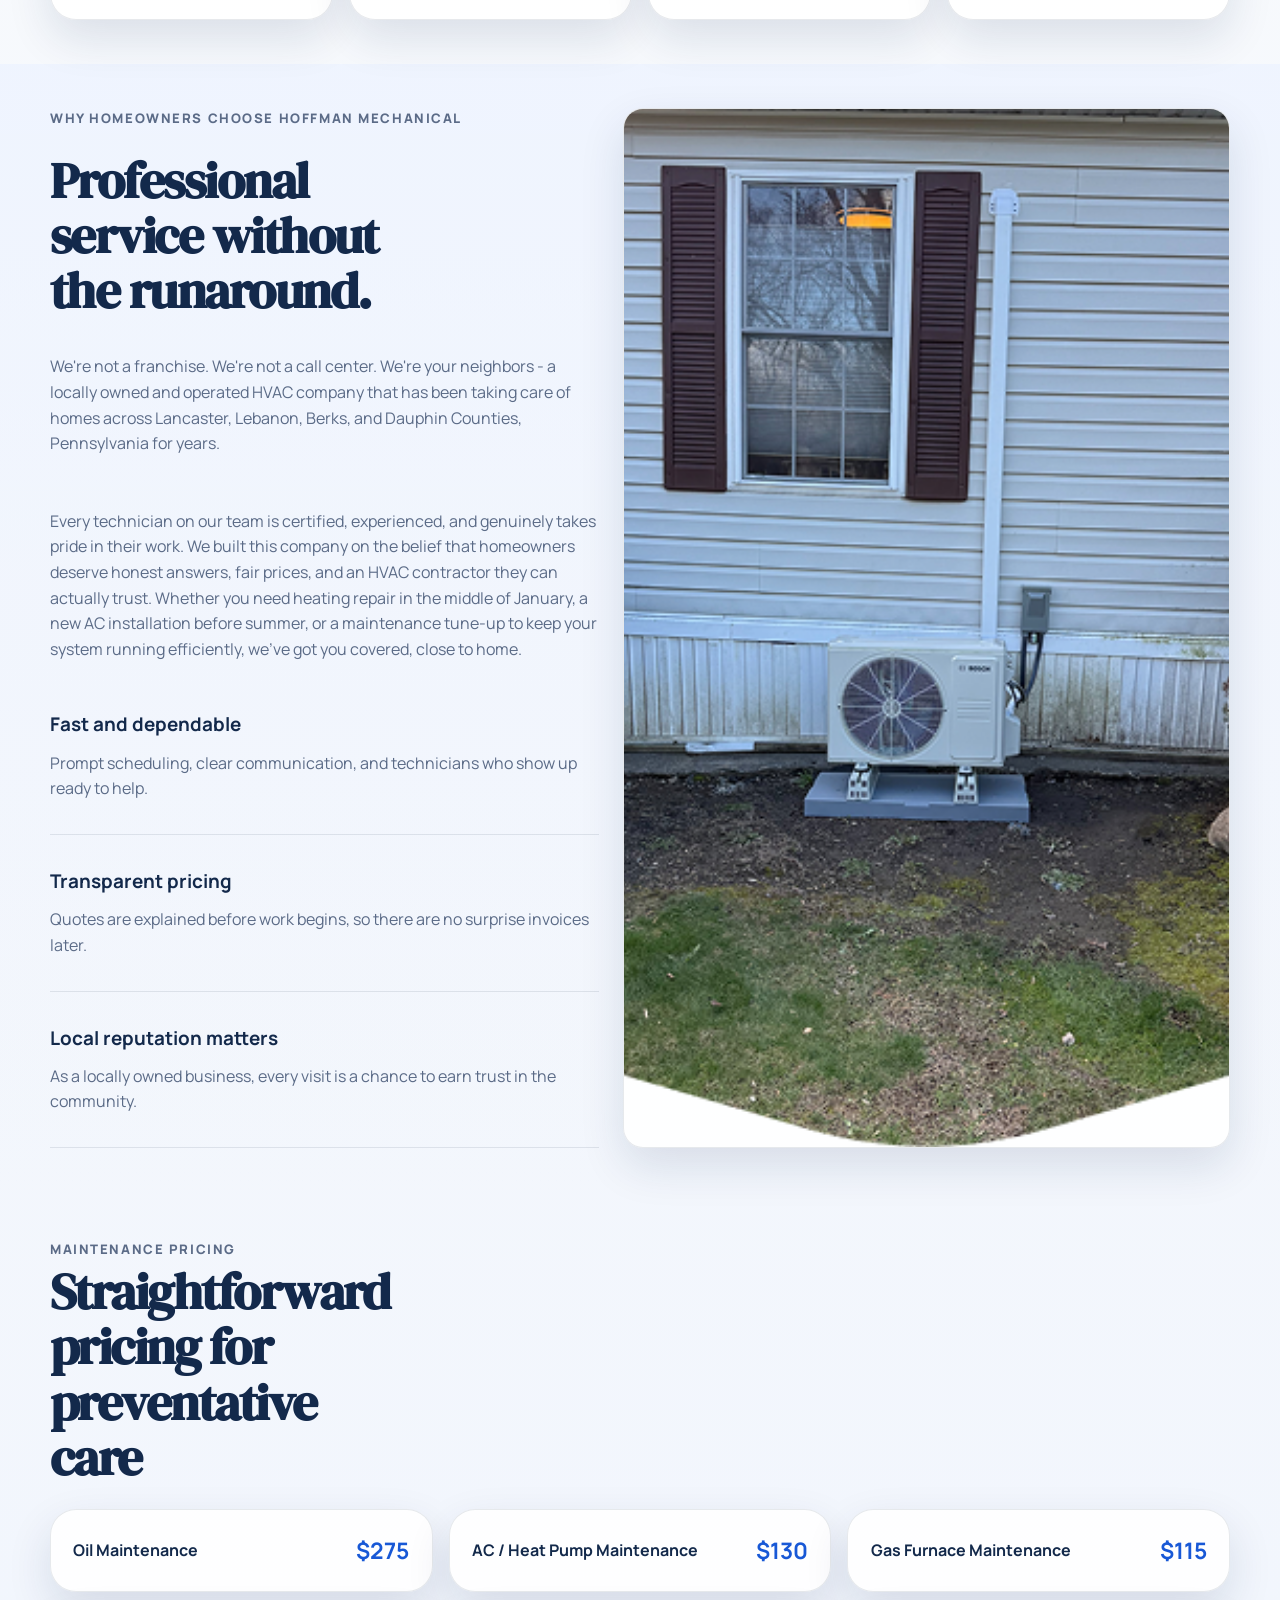
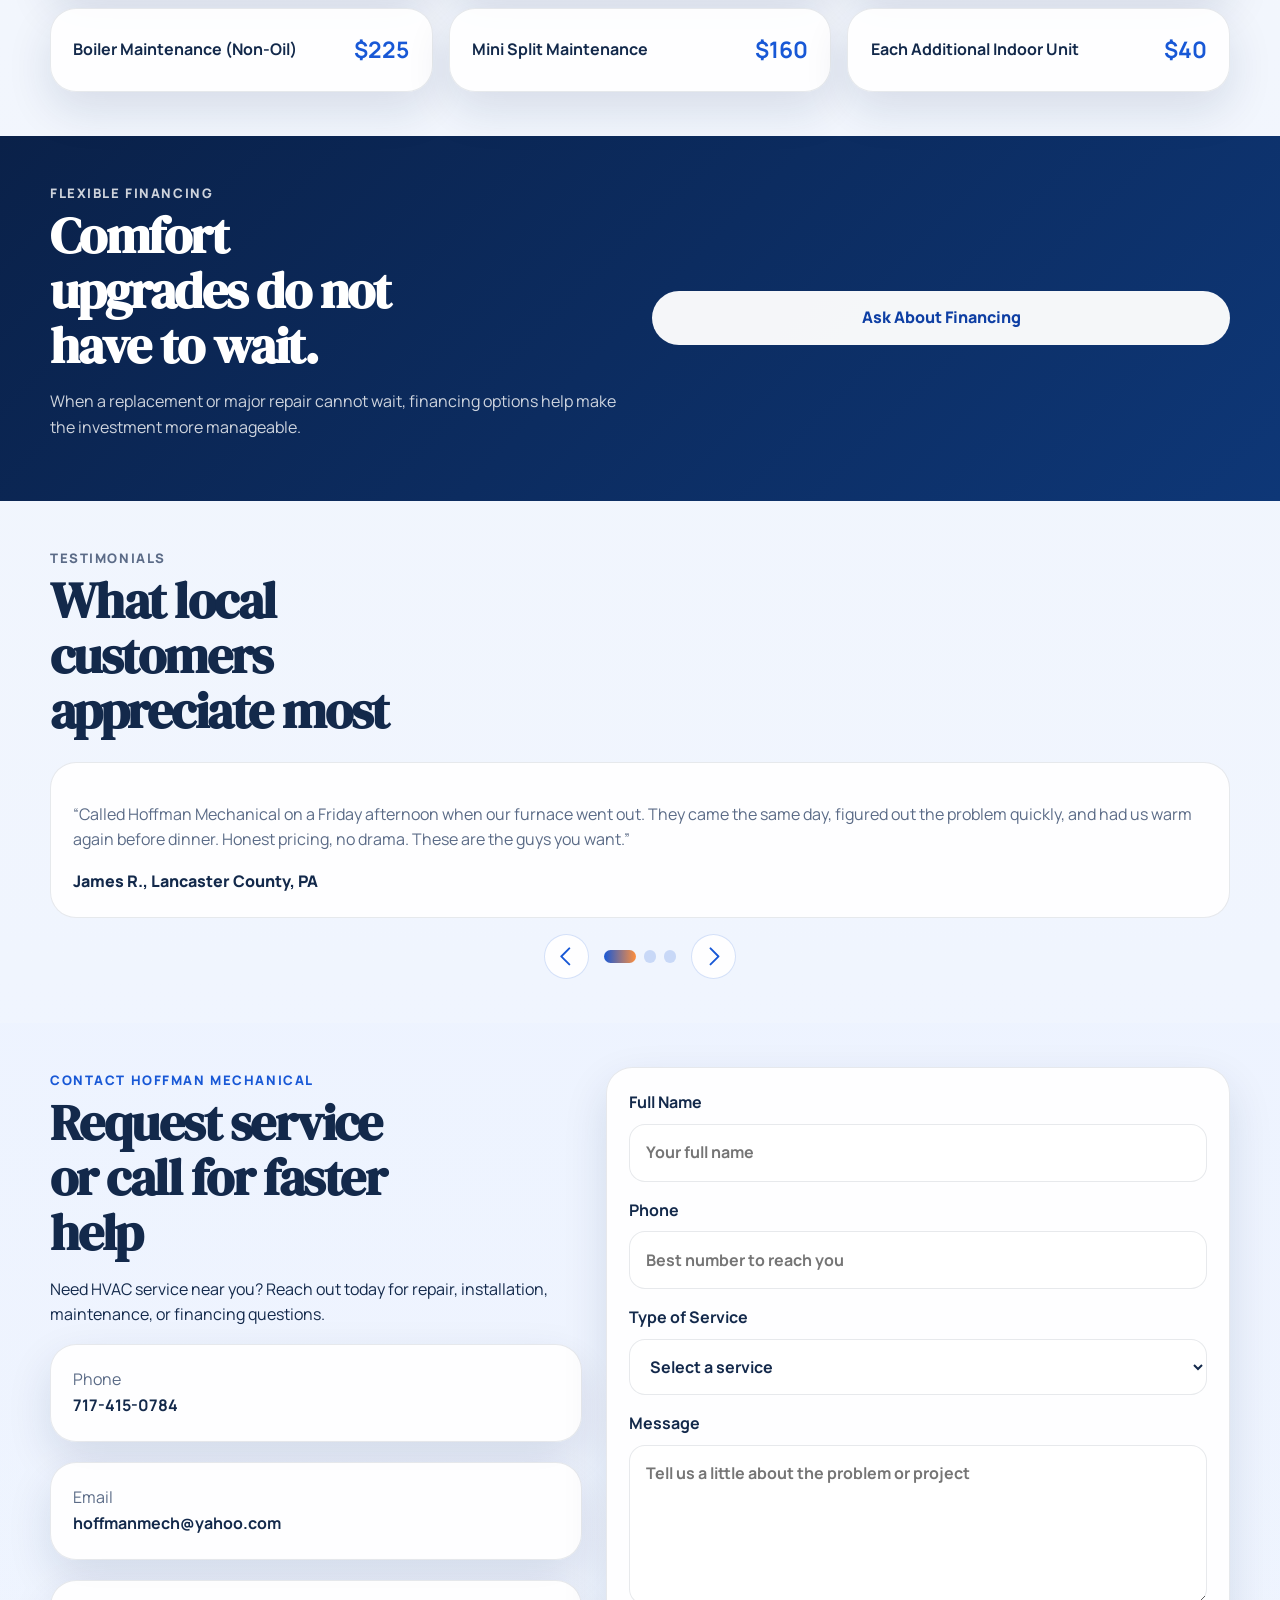
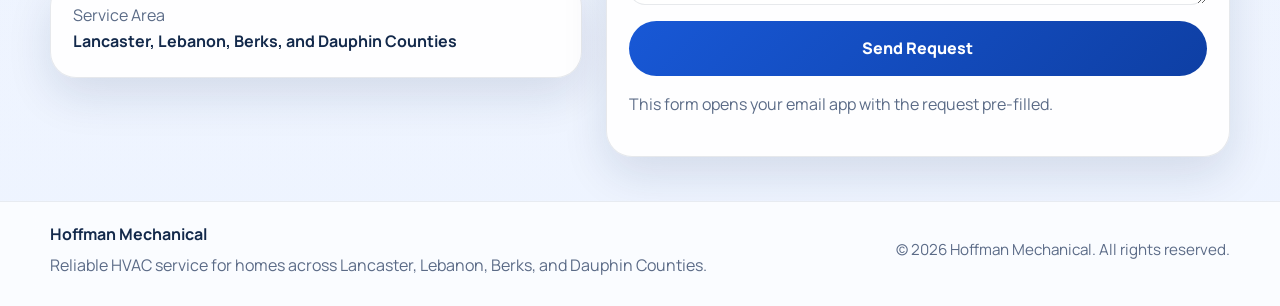
==== commit 152b3dd7: "Refine mobile header and hero interactions" ====
--- a/index.html
+++ b/index.html
@@ -51,13 +51,8 @@
           <img class="brand-logo" src="assets/images/logo.png" alt="Hoffman Mechanical logo" />
           <span>
             <strong>Hoffman Mechanical</strong>
-            <small>HVAC Services in Pennsylvania</small>
           </span>
         </a>
-
-        <button class="menu-toggle" type="button" aria-expanded="false" aria-controls="site-menu">
-          Menu
-        </button>
 
         <nav class="site-nav" id="site-menu" aria-label="Main navigation">
           <a href="#services">Services</a>
@@ -349,26 +344,27 @@
             <div class="testimonial-track" data-testimonial-track>
               <blockquote class="testimonial is-active">
                 <p>
-                  Called Hoffman Mechanical on a Friday afternoon when our furnace went
-                  out. They came the same day, figured out the problem quickly, and had
-                  us warm again before dinner.
+                  &ldquo;Called Hoffman Mechanical on a Friday afternoon when our furnace went out.
+                  They came the same day, figured out the problem quickly, and had us warm again
+                  before dinner. Honest pricing, no drama. These are the guys you want.&rdquo;
                 </p>
-                <footer>James R., Lancaster County</footer>
+                <footer>James R., Lancaster County, PA</footer>
               </blockquote>
               <blockquote class="testimonial">
                 <p>
-                  Other companies tried to sell me a whole new system. Hoffman
-                  Mechanical told me the truth, fixed it for a fair price, and earned
-                  my business.
+                  &ldquo;I&rsquo;ve had other HVAC companies come out and try to sell me a whole new
+                  system when all I needed was a repair. Hoffman Mechanical told me the truth,
+                  fixed it for a fair price, and I&rsquo;ve been using them ever since. Refreshingly honest.&rdquo;
                 </p>
-                <footer>Linda K., Lebanon County</footer>
+                <footer>Linda K., Lebanon County, PA</footer>
               </blockquote>
               <blockquote class="testimonial">
                 <p>
-                  Clean work, on time, and they walked me through the whole system
-                  before they left. Exactly the kind of company you want in your home.
+                  &ldquo;Had a mini split installed by their team last spring. Clean work, on time,
+                  and they walked me through the whole system before they left. Exactly the kind of
+                  company you want working in your home.&rdquo;
                 </p>
-                <footer>Tom S., Berks County</footer>
+                <footer>Tom S., Berks County, PA</footer>
               </blockquote>
             </div>
             <div class="testimonial-controls" aria-label="Testimonial controls">
--- a/styles.css
+++ b/styles.css
@@ -132,27 +132,18 @@
   font-weight: 600;
 }
 
-.menu-toggle {
-  border: 1px solid var(--line);
-  background: rgba(255, 255, 255, 0.95);
-  border-radius: 999px;
-  padding: 0.72rem 1rem;
-  color: var(--text);
-  font-weight: 700;
-}
-
 .site-nav {
-  position: absolute;
-  left: 1rem;
-  right: 1rem;
-  top: calc(100% + 0.5rem);
-  display: none;
-  flex-direction: column;
+  position: static;
+  display: flex;
+  flex-direction: row;
+  flex-wrap: wrap;
+  align-items: center;
+  justify-content: flex-end;
   gap: 0.75rem;
-  padding: 1rem;
-  border-radius: var(--radius-sm);
-  background: rgba(255, 255, 255, 0.98);
-  box-shadow: var(--shadow-strong);
+  padding: 0;
+  border-radius: 0;
+  background: transparent;
+  box-shadow: none;
 }
 
 .site-nav.is-open {
@@ -226,6 +217,20 @@
 
 .button-primary {
   background: linear-gradient(135deg, var(--primary), var(--primary-dark));
+  color: #fff;
+}
+
+.button-primary,
+.button-primary:hover,
+.button-primary:focus-visible,
+.button-primary:active {
+  color: #fff;
+}
+
+.site-nav .button-primary,
+.site-nav .button-primary:hover,
+.site-nav .button-primary:focus-visible,
+.site-nav .button-primary:active {
   color: #fff;
 }
 
@@ -1059,7 +1064,6 @@
 }
 
 .site-nav a:focus-visible,
-.menu-toggle:focus-visible,
 .button:focus-visible,
 .hotspot:focus-visible,
 .mobile-hotspot:focus-visible,
@@ -1128,6 +1132,10 @@
 }
 
 @media (max-width: 759px) {
+  .scroll-progress {
+    display: none;
+  }
+
   .site-header {
     position: static;
     backdrop-filter: none;
@@ -1140,6 +1148,22 @@
   .nav-shell {
     min-height: auto;
     padding: 0.75rem 0;
+    flex-wrap: wrap;
+    justify-content: center;
+  }
+
+  .site-nav {
+    width: 100%;
+    justify-content: center;
+    gap: 0.85rem 1rem;
+  }
+
+  .site-nav a {
+    font-size: 0.95rem;
+  }
+
+  .site-nav .nav-cta {
+    width: 100%;
   }
 
   .brand {
@@ -1174,8 +1198,13 @@
   }
 
   .eyebrow {
-    font-size: 0.74rem;
-    letter-spacing: 0.1em;
+    font-size: clamp(0.56rem, 2.55vw, 0.74rem);
+    letter-spacing: 0.06em;
+    gap: 0.45rem;
+  }
+
+  .hero .eyebrow {
+    white-space: nowrap;
   }
 
   h1 {
@@ -1211,6 +1240,10 @@
     font-size: 0.96rem;
   }
 
+  .hero-visual {
+    display: none;
+  }
+
   .hero-scene,
   .service-card,
   .price-card,
@@ -1333,10 +1366,6 @@
 }
 
 @media (min-width: 760px) {
-  .menu-toggle {
-    display: none;
-  }
-
   .site-nav {
     position: static;
     display: flex;
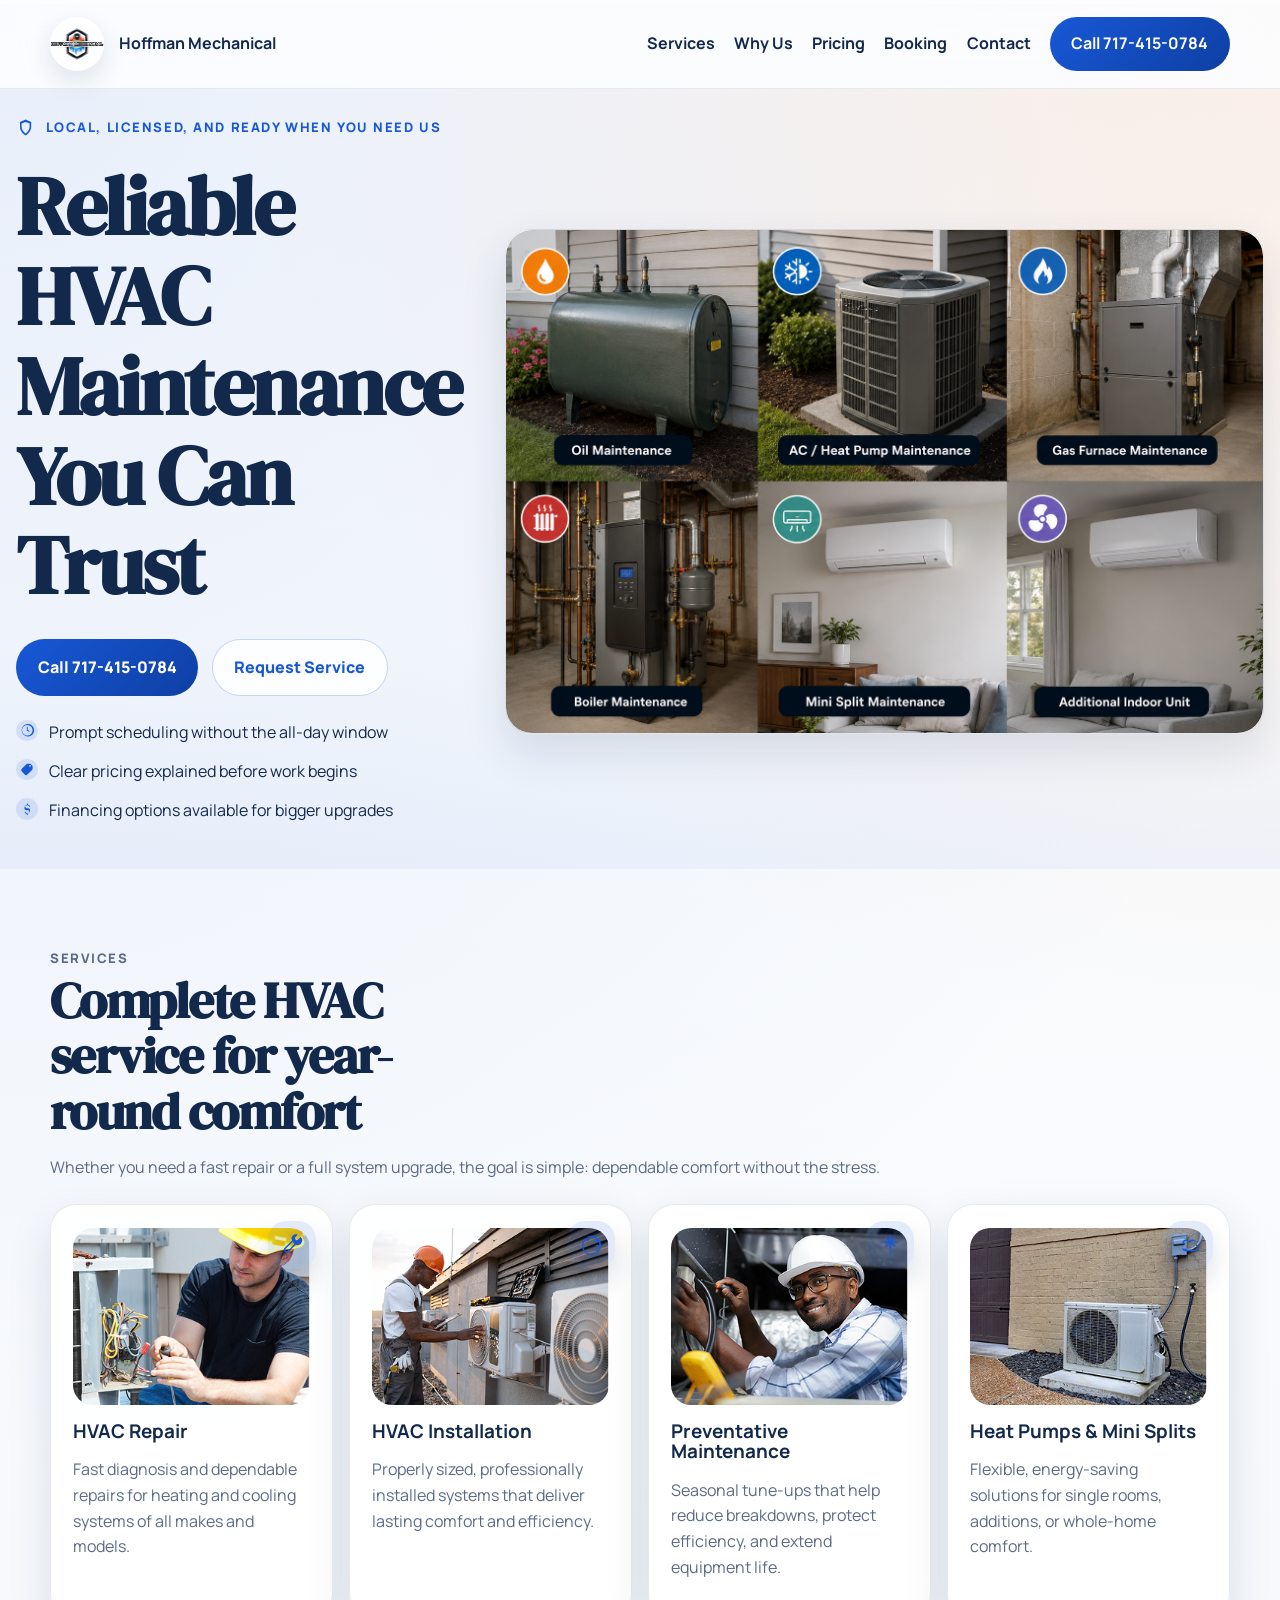
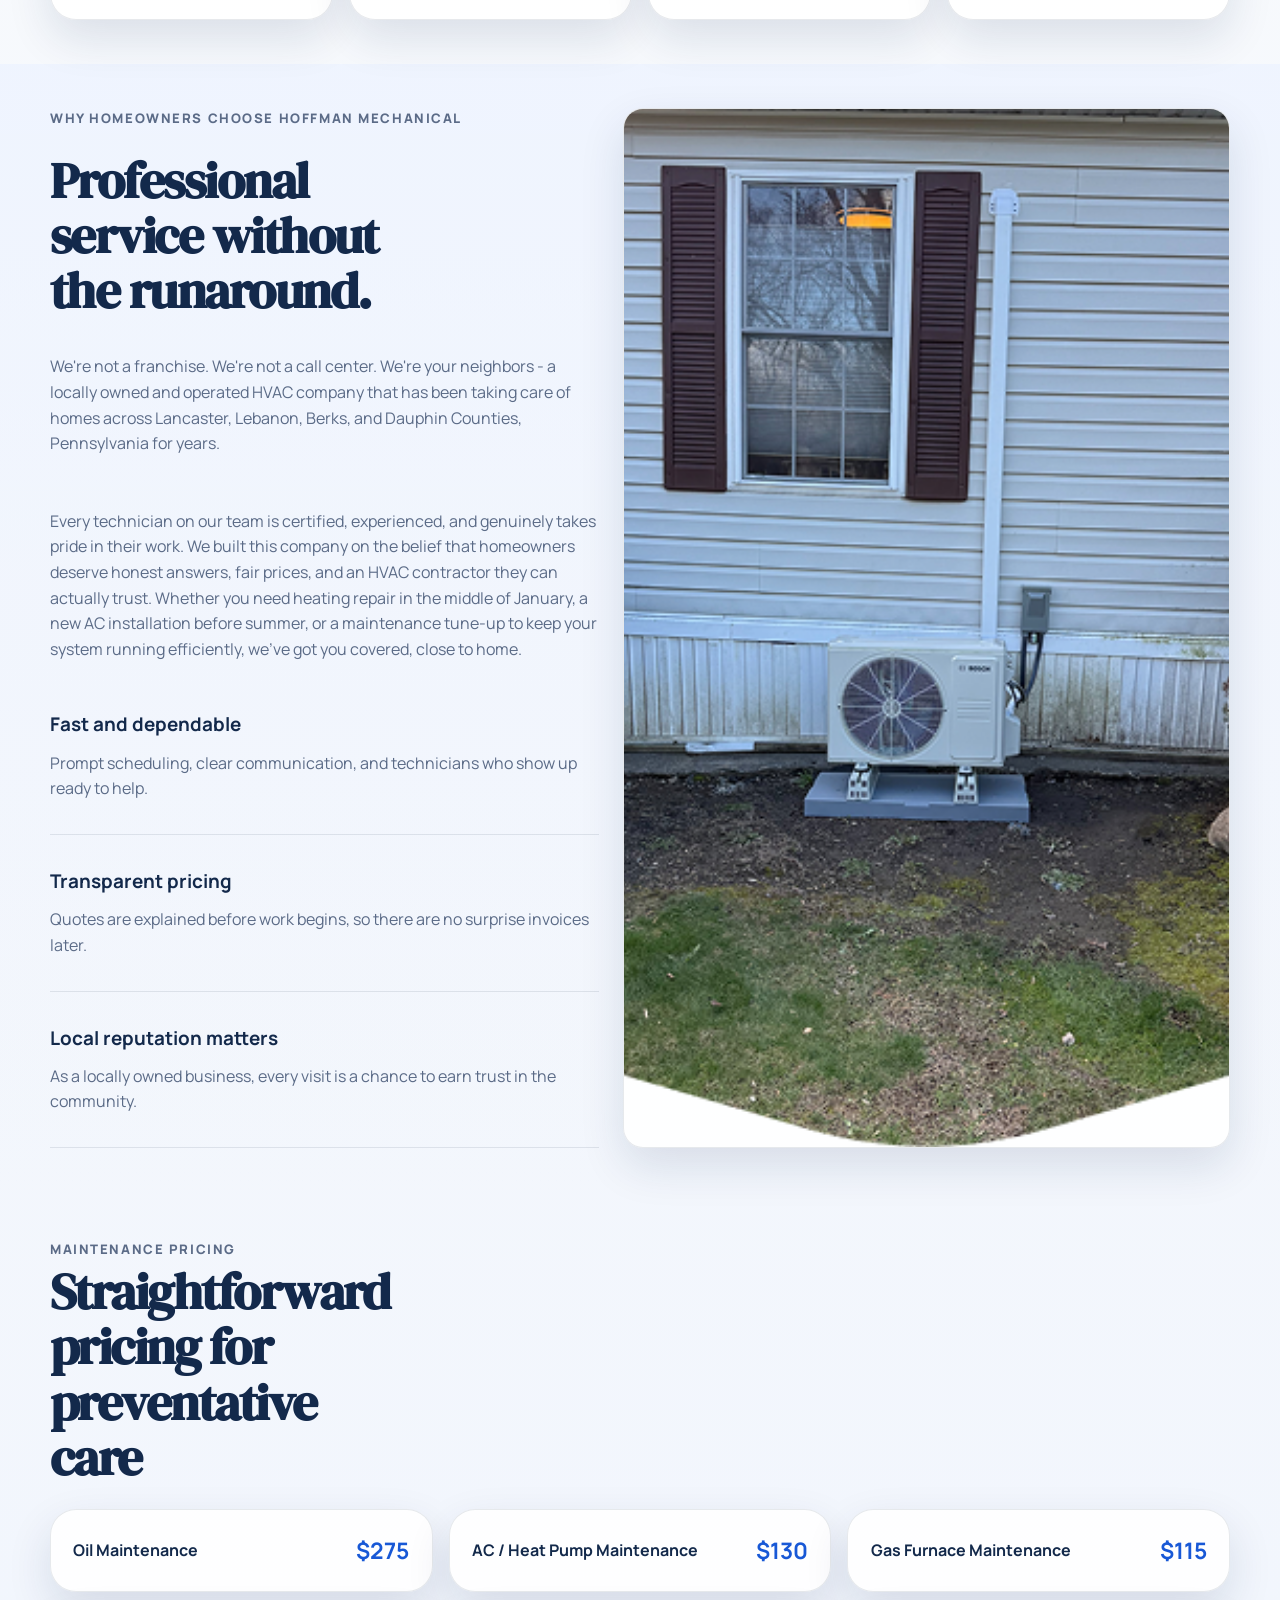
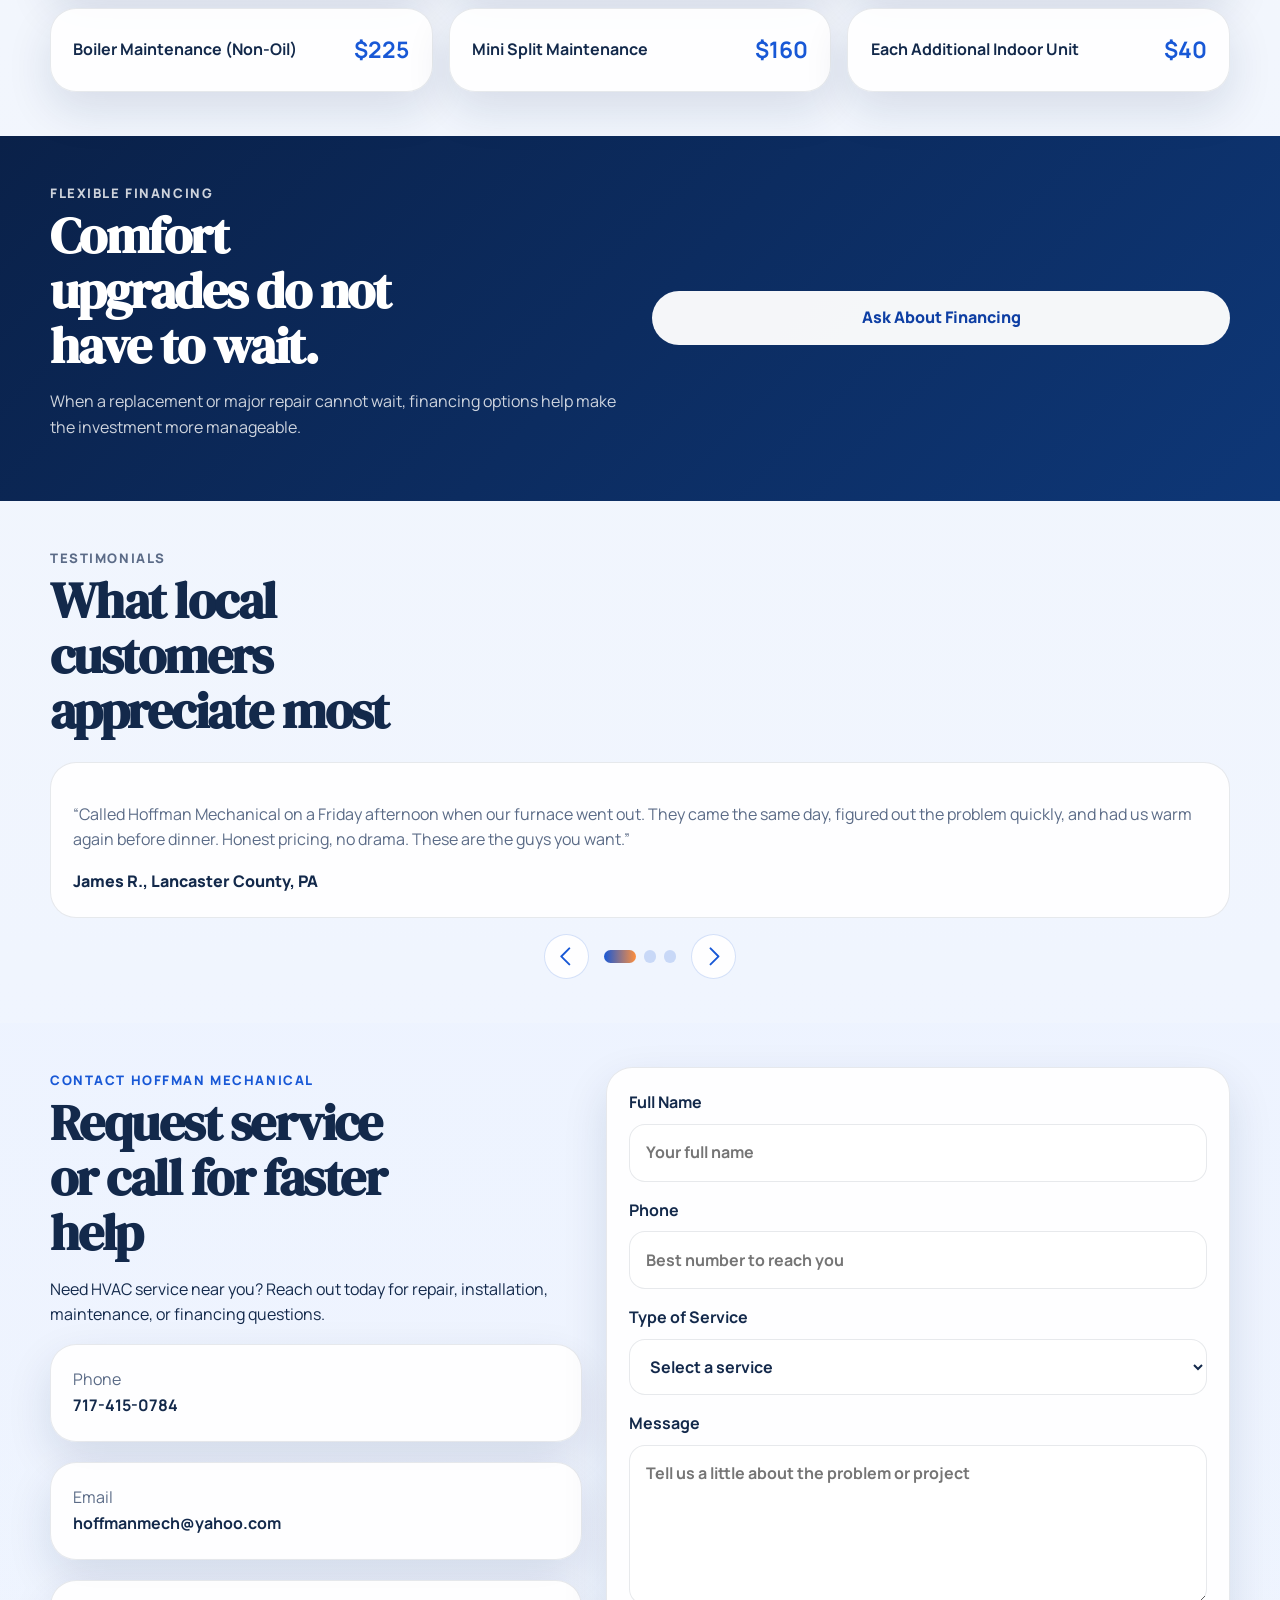
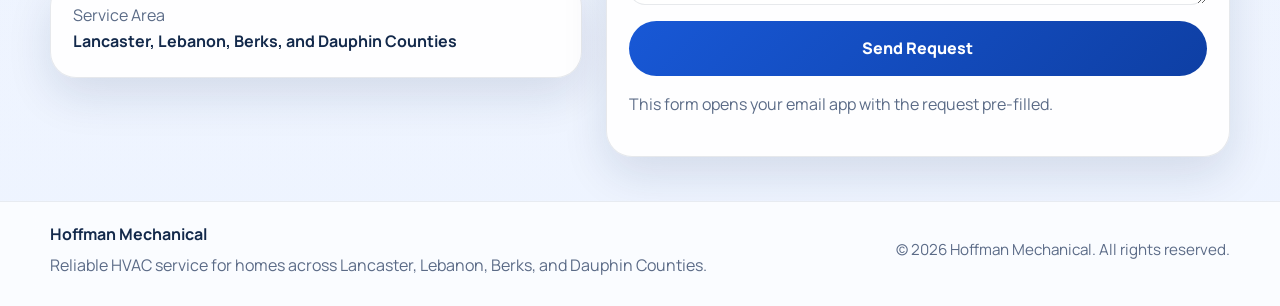
==== commit f9491d63: "Add booking navigation link" ====
--- a/index.html
+++ b/index.html
@@ -58,6 +58,7 @@
           <a href="#services">Services</a>
           <a href="#why-us">Why Us</a>
           <a href="#pricing">Pricing</a>
+          <a href="/booking/">Booking</a>
           <a href="#contact">Contact</a>
           <a class="button button-primary nav-cta" href="tel:7174150784">Call 717-415-0784</a>
         </nav>
@@ -176,7 +177,7 @@
           </div>
 
           <div class="service-grid">
-            <article class="service-card reveal" data-reveal>
+            <a class="service-card reveal" href="/booking/" data-reveal aria-label="Book HVAC Repair service">
               <img src="assets/images/service-repair.png" alt="HVAC repair service" />
               <div class="service-icon" aria-hidden="true">
                 <svg viewBox="0 0 24 24" focusable="false">
@@ -190,8 +191,8 @@
                 Fast diagnosis and dependable repairs for heating and cooling systems
                 of all makes and models.
               </p>
-            </article>
-            <article class="service-card reveal" data-reveal>
+            </a>
+            <a class="service-card reveal" href="/booking/" data-reveal aria-label="Book HVAC Installation service">
               <img src="assets/images/service-installation.png" alt="HVAC installation service" />
               <div class="service-icon" aria-hidden="true">
                 <svg viewBox="0 0 24 24" focusable="false">
@@ -205,8 +206,8 @@
                 Properly sized, professionally installed systems that deliver lasting
                 comfort and efficiency.
               </p>
-            </article>
-            <article class="service-card reveal" data-reveal>
+            </a>
+            <a class="service-card reveal" href="/booking/" data-reveal aria-label="Book Preventative Maintenance service">
               <img src="assets/images/service-maintenance.png" alt="HVAC preventative maintenance service" />
               <div class="service-icon" aria-hidden="true">
                 <svg viewBox="0 0 24 24" focusable="false">
@@ -220,8 +221,8 @@
                 Seasonal tune-ups that help reduce breakdowns, protect efficiency,
                 and extend equipment life.
               </p>
-            </article>
-            <article class="service-card reveal" data-reveal>
+            </a>
+            <a class="service-card reveal" href="/booking/" data-reveal aria-label="Book Heat Pumps and Mini Splits service">
               <img src="assets/images/service-minisplit.png" alt="Heat pump and mini split service" />
               <div class="service-icon" aria-hidden="true">
                 <svg viewBox="0 0 24 24" focusable="false">
@@ -235,7 +236,7 @@
                 Flexible, energy-saving solutions for single rooms, additions, or
                 whole-home comfort.
               </p>
-            </article>
+            </a>
           </div>
         </div>
       </section>
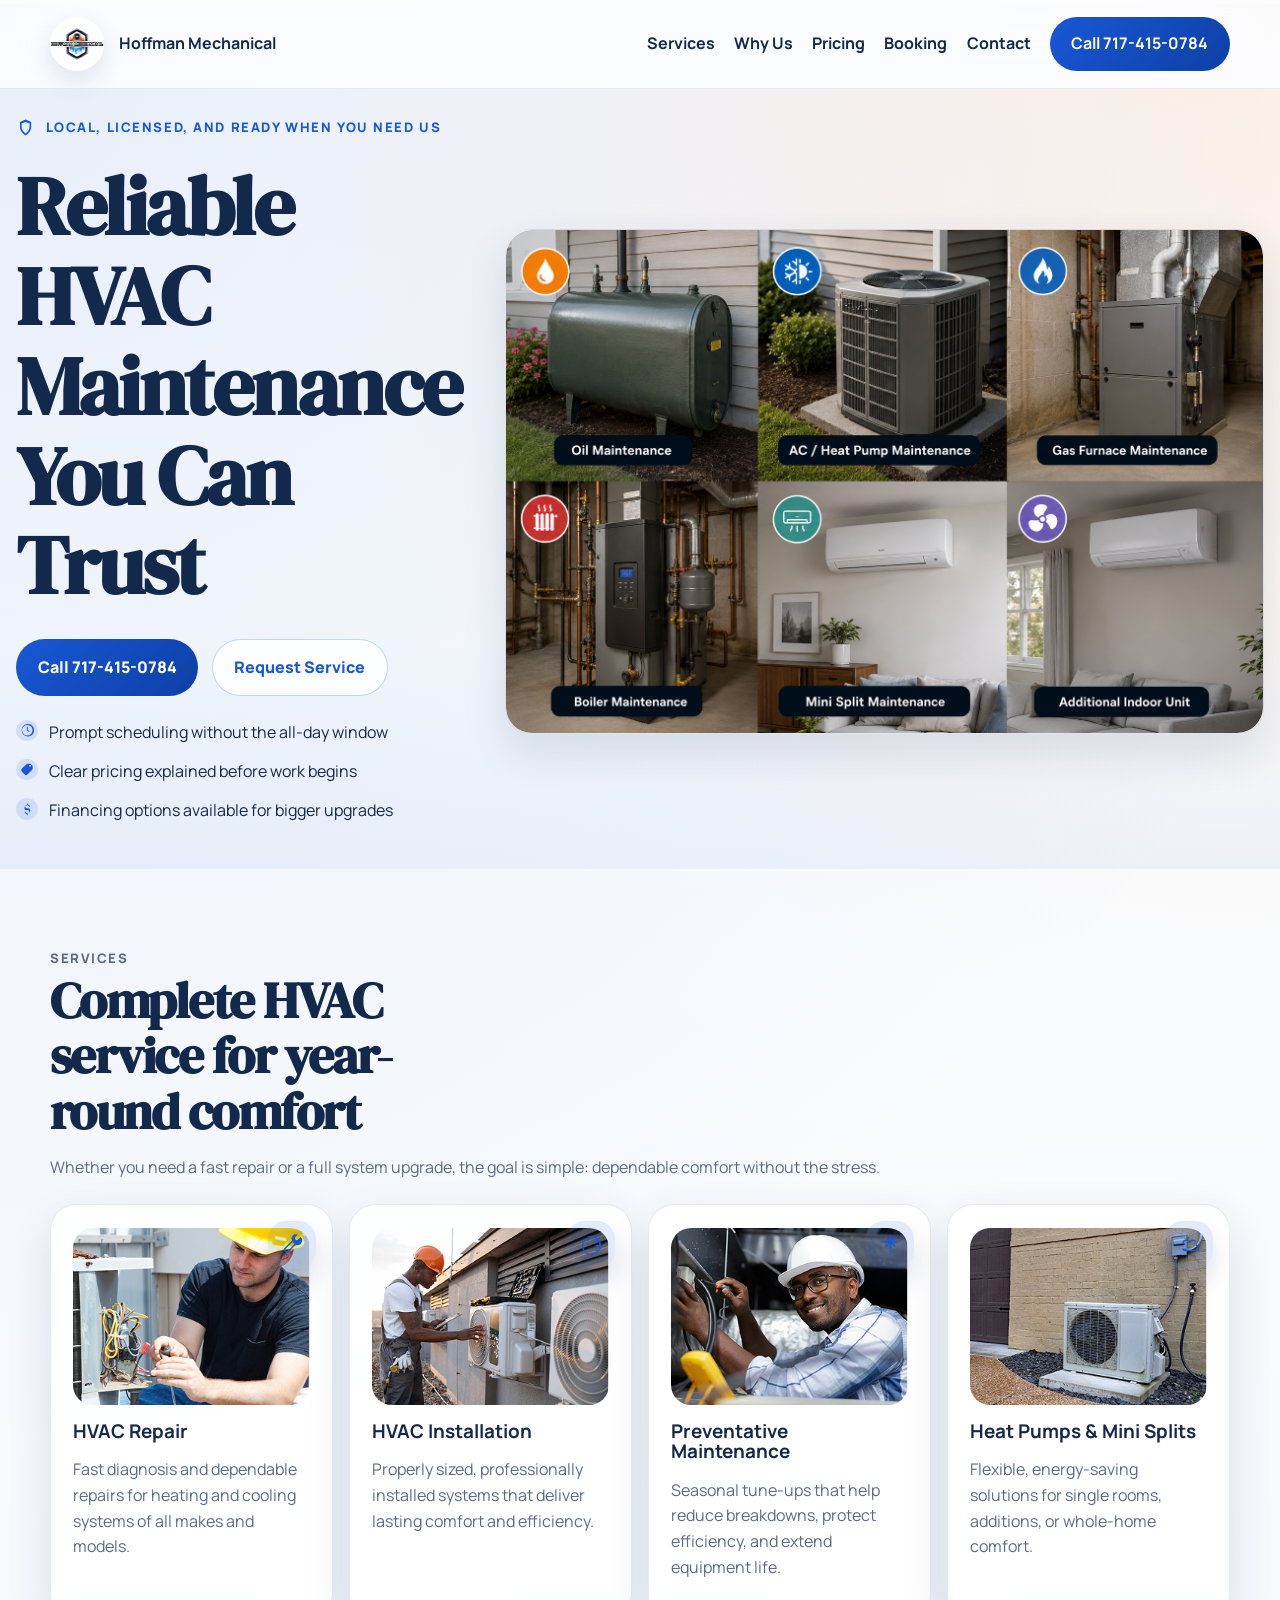
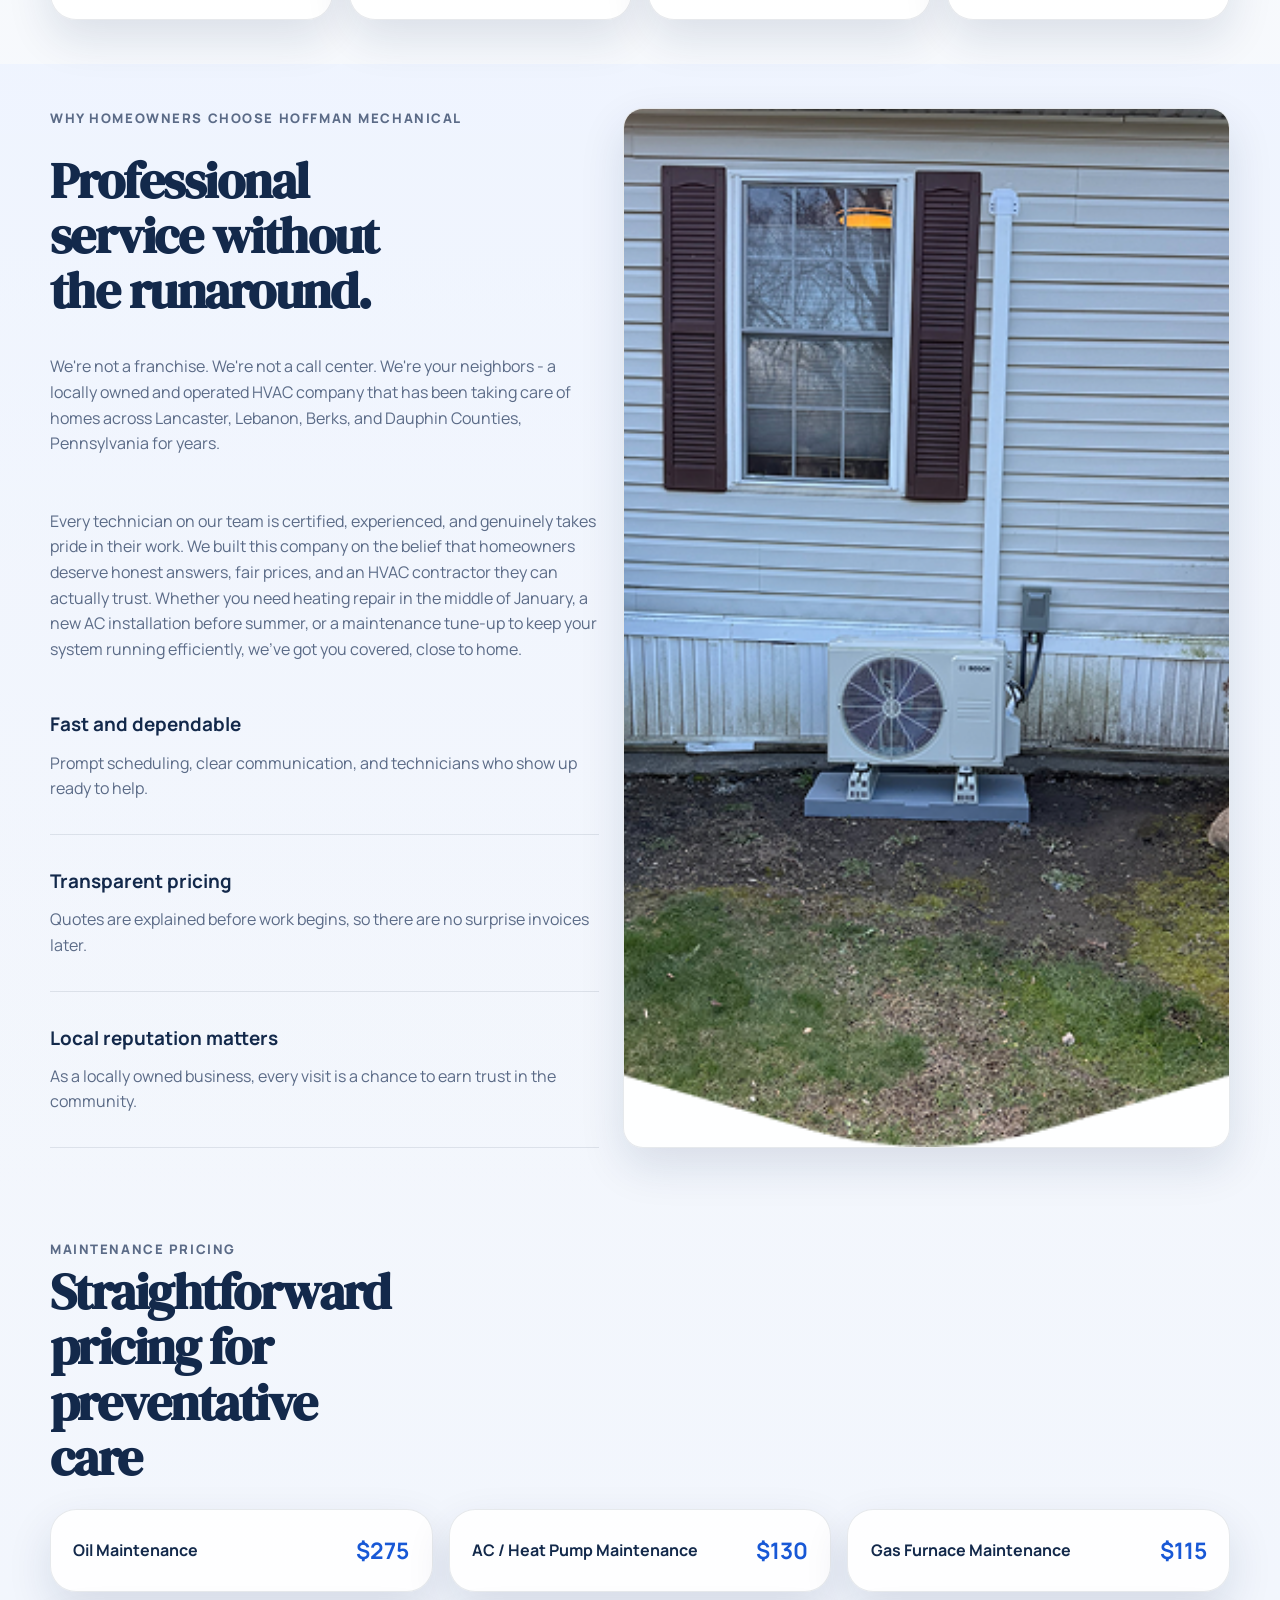
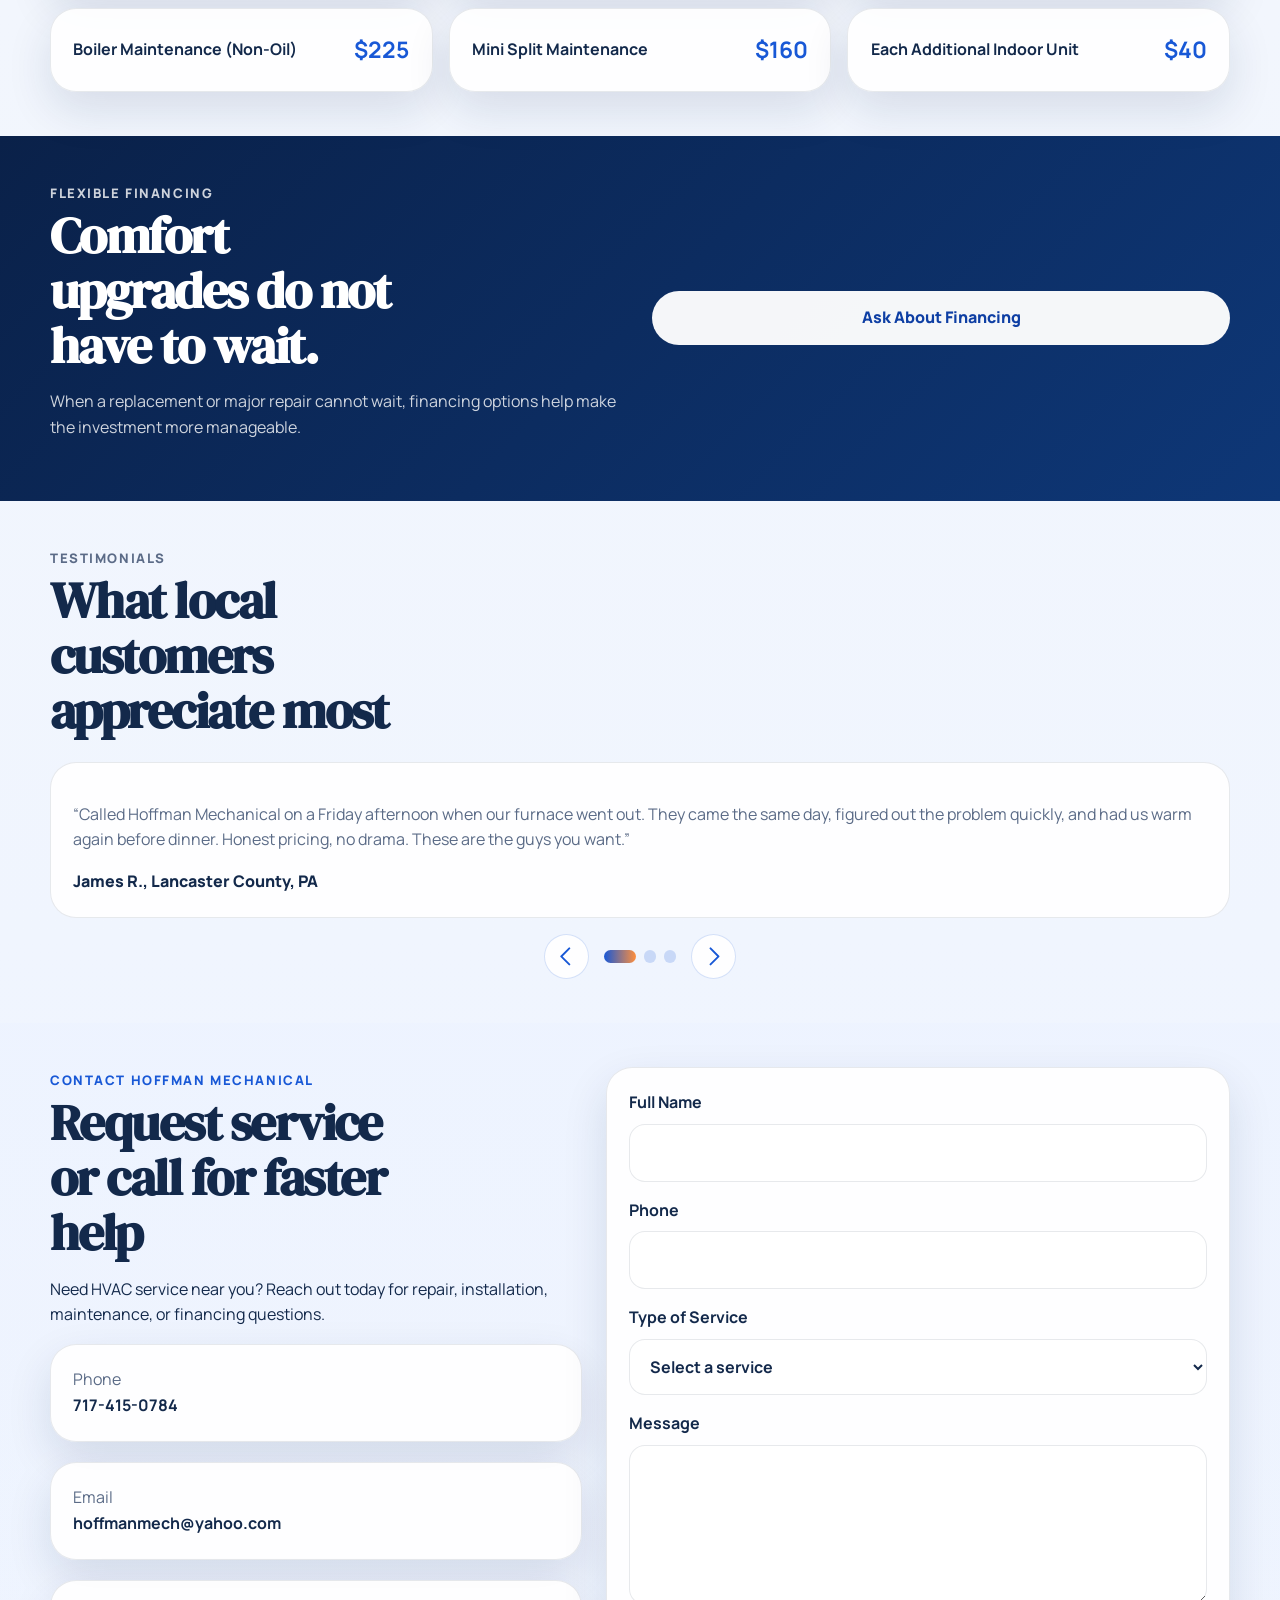
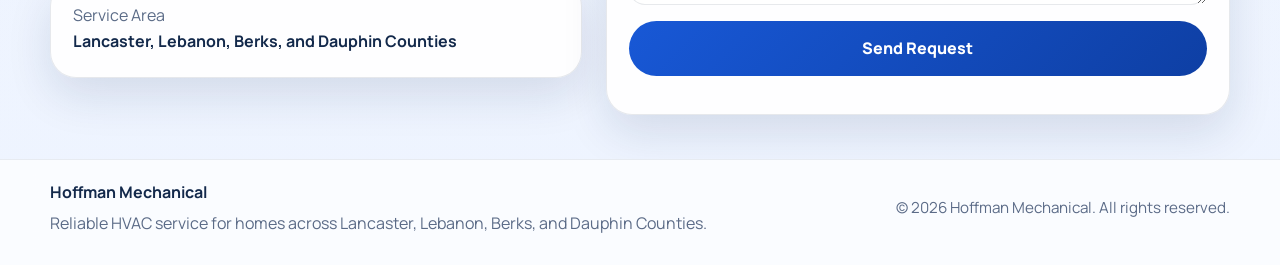
==== commit 75045649: "Clean up booking and form copy" ====
--- a/index.html
+++ b/index.html
@@ -58,7 +58,7 @@
           <a href="#services">Services</a>
           <a href="#why-us">Why Us</a>
           <a href="#pricing">Pricing</a>
-          <a href="/booking/">Booking</a>
+          <a href="booking/index.html">Booking</a>
           <a href="#contact">Contact</a>
           <a class="button button-primary nav-cta" href="tel:7174150784">Call 717-415-0784</a>
         </nav>
@@ -177,7 +177,7 @@
           </div>
 
           <div class="service-grid">
-            <a class="service-card reveal" href="/booking/" data-reveal aria-label="Book HVAC Repair service">
+            <a class="service-card reveal" href="booking/index.html" data-reveal aria-label="Book HVAC Repair service">
               <img src="assets/images/service-repair.png" alt="HVAC repair service" />
               <div class="service-icon" aria-hidden="true">
                 <svg viewBox="0 0 24 24" focusable="false">
@@ -192,7 +192,7 @@
                 of all makes and models.
               </p>
             </a>
-            <a class="service-card reveal" href="/booking/" data-reveal aria-label="Book HVAC Installation service">
+            <a class="service-card reveal" href="booking/index.html" data-reveal aria-label="Book HVAC Installation service">
               <img src="assets/images/service-installation.png" alt="HVAC installation service" />
               <div class="service-icon" aria-hidden="true">
                 <svg viewBox="0 0 24 24" focusable="false">
@@ -207,7 +207,7 @@
                 comfort and efficiency.
               </p>
             </a>
-            <a class="service-card reveal" href="/booking/" data-reveal aria-label="Book Preventative Maintenance service">
+            <a class="service-card reveal" href="booking/index.html" data-reveal aria-label="Book Preventative Maintenance service">
               <img src="assets/images/service-maintenance.png" alt="HVAC preventative maintenance service" />
               <div class="service-icon" aria-hidden="true">
                 <svg viewBox="0 0 24 24" focusable="false">
@@ -222,7 +222,7 @@
                 and extend equipment life.
               </p>
             </a>
-            <a class="service-card reveal" href="/booking/" data-reveal aria-label="Book Heat Pumps and Mini Splits service">
+            <a class="service-card reveal" href="booking/index.html" data-reveal aria-label="Book Heat Pumps and Mini Splits service">
               <img src="assets/images/service-minisplit.png" alt="Heat pump and mini split service" />
               <div class="service-icon" aria-hidden="true">
                 <svg viewBox="0 0 24 24" focusable="false">
@@ -418,11 +418,11 @@
           <form class="contact-form reveal" id="service-form" data-reveal>
             <label>
               Full Name
-              <input type="text" name="name" placeholder="Your full name" required />
+              <input type="text" name="name" required />
             </label>
             <label>
               Phone
-              <input type="tel" name="phone" placeholder="Best number to reach you" required />
+              <input type="tel" name="phone" required />
             </label>
             <label>
               Type of Service
@@ -441,14 +441,11 @@
               <textarea
                 name="message"
                 rows="5"
-                placeholder="Tell us a little about the problem or project"
                 required
               ></textarea>
             </label>
             <button class="button button-primary button-full" type="submit">Send Request</button>
-            <p class="form-note" id="form-status">
-              This form opens your email app with the request pre-filled.
-            </p>
+            <p class="form-note" id="form-status"></p>
           </form>
         </div>
       </section>
--- a/styles.css
+++ b/styles.css
@@ -1029,6 +1029,41 @@
   resize: vertical;
 }
 
+.booking-hero {
+  min-height: calc(100vh - var(--header-height));
+  display: grid;
+  align-items: center;
+}
+
+.booking-grid {
+  display: grid;
+  gap: 1.5rem;
+  align-items: start;
+}
+
+.booking-copy {
+  display: grid;
+  gap: 1.1rem;
+}
+
+.booking-copy h1 {
+  max-width: 10ch;
+}
+
+.booking-copy p {
+  max-width: 38rem;
+  color: var(--muted);
+}
+
+.booking-form {
+  background: rgba(255, 255, 255, 0.94);
+}
+
+.form-row {
+  display: grid;
+  gap: 1rem;
+}
+
 .site-footer {
   padding: 1.25rem 0 1.75rem;
   background: rgba(252, 253, 255, 0.88);
@@ -1380,7 +1415,8 @@
 
   .hero-grid,
   .split-layout,
-  .finance-grid {
+  .finance-grid,
+  .booking-grid {
     grid-template-columns: repeat(2, minmax(0, 1fr));
   }
 
@@ -1391,6 +1427,10 @@
 
   .footer-shell {
     grid-template-columns: 1fr auto;
+  }
+
+  .form-row {
+    grid-template-columns: repeat(2, minmax(0, 1fr));
   }
 
   .hero-grid {
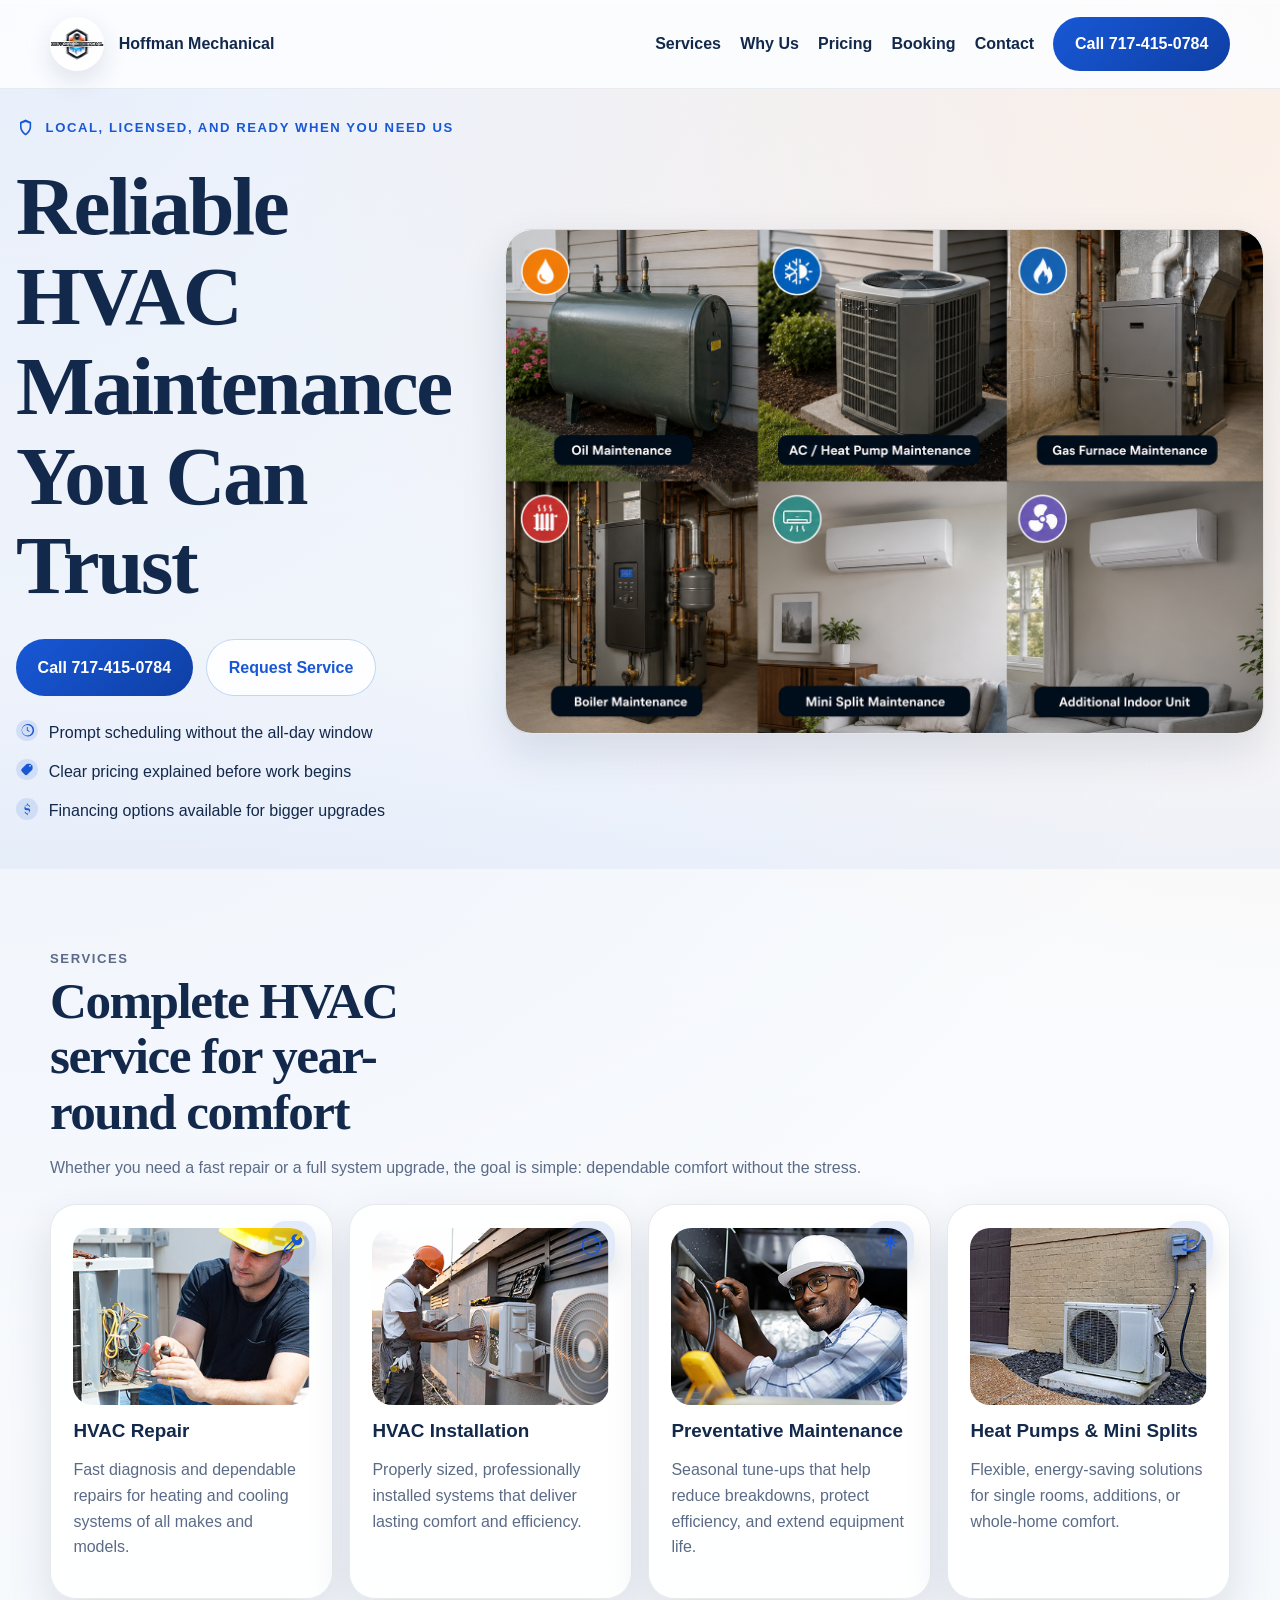
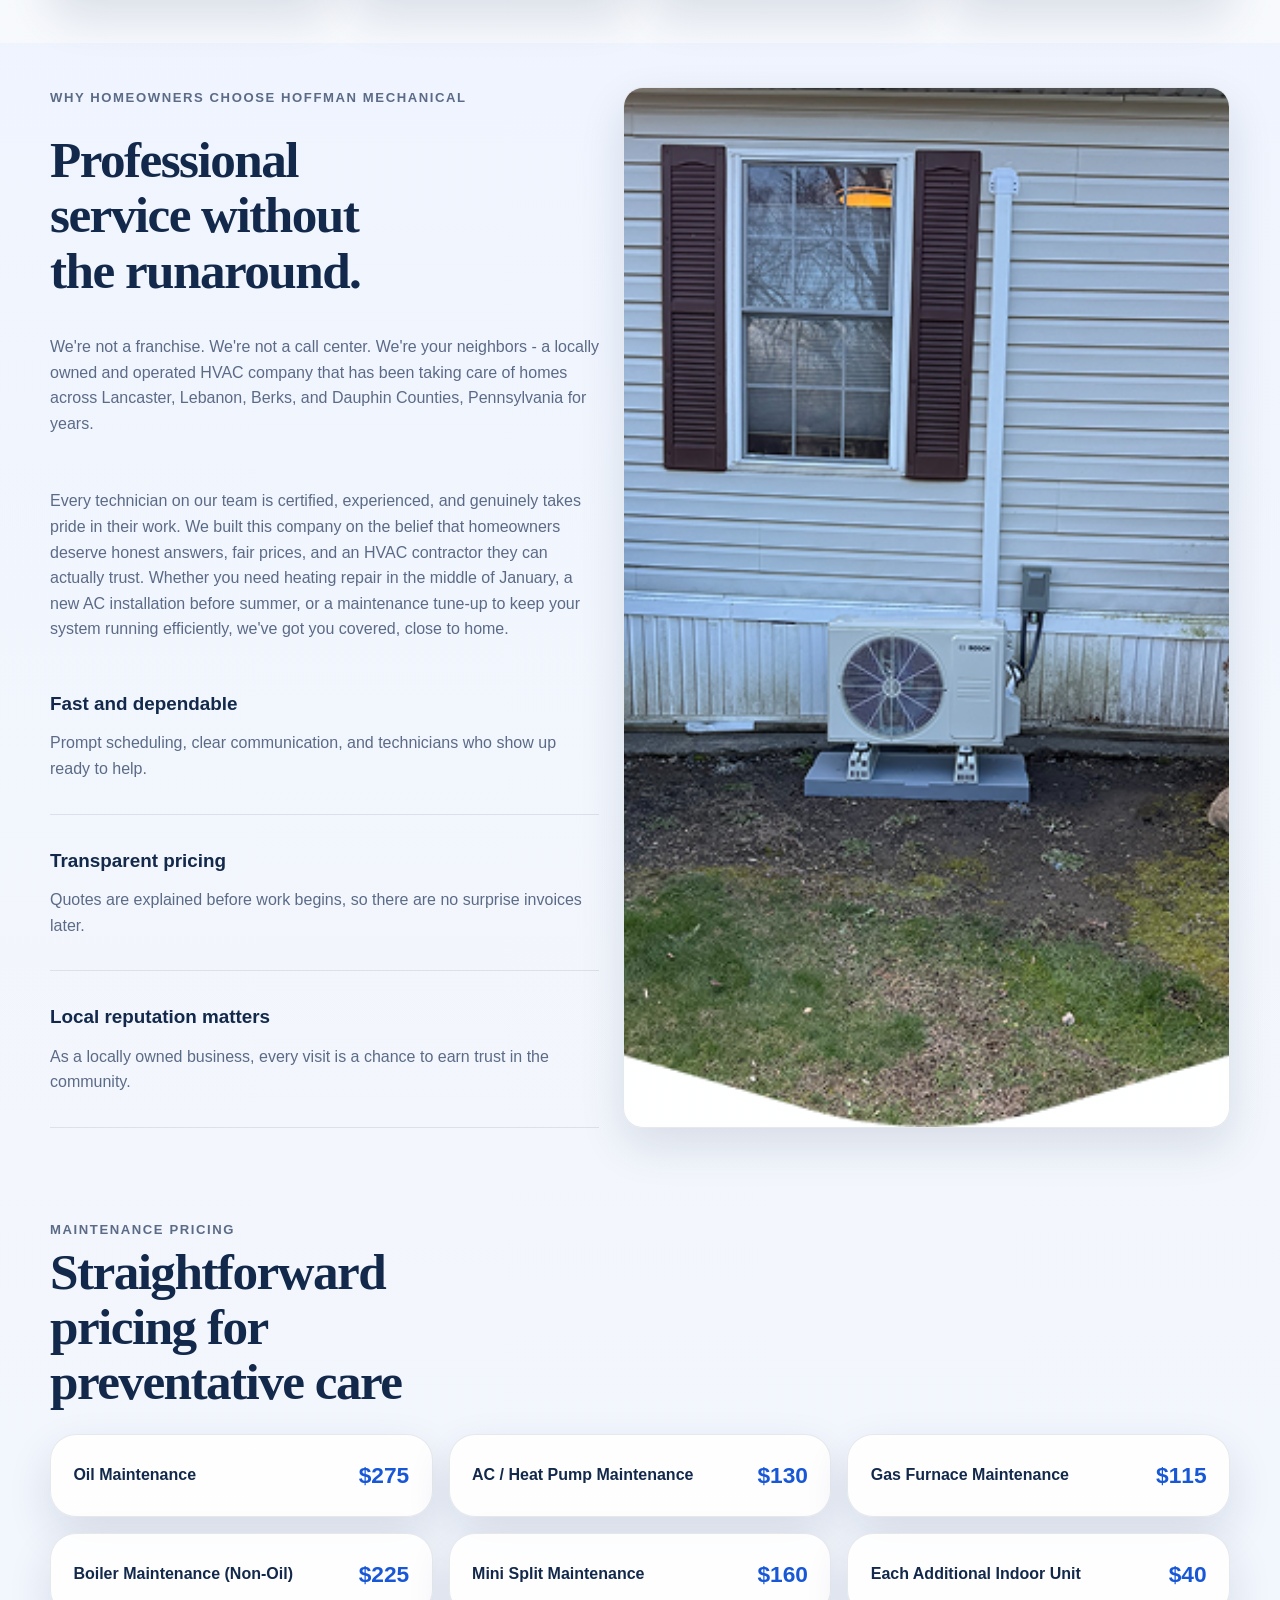
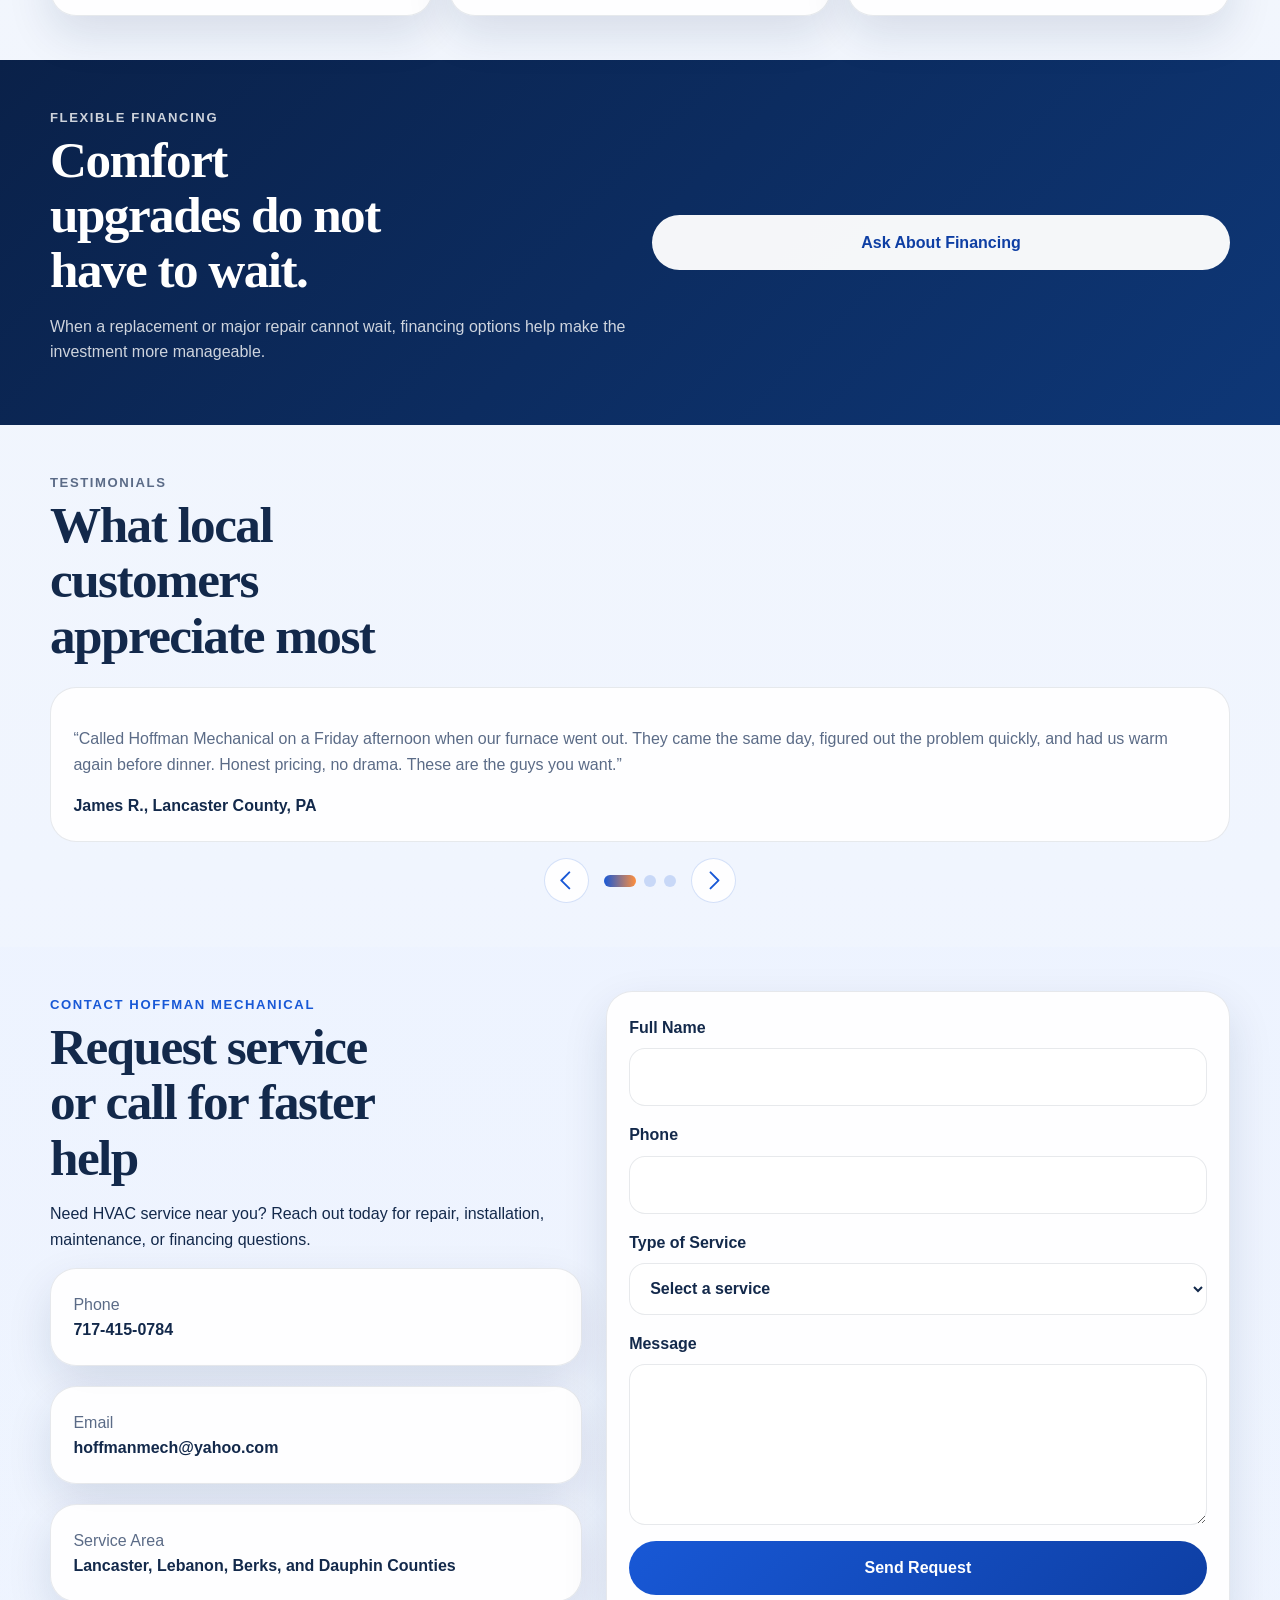
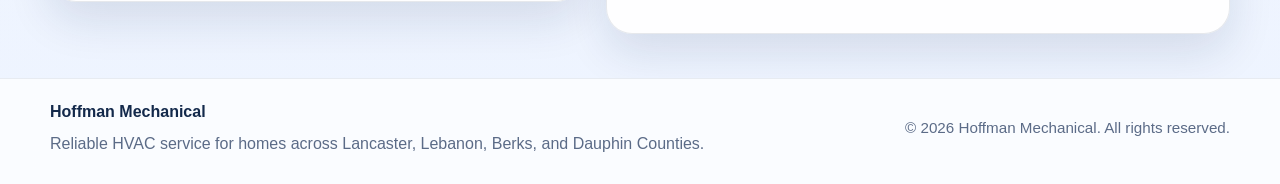
==== commit add08ae5: "Add security headers and CSP" ====
--- a/index.html
+++ b/index.html
@@ -8,6 +8,11 @@
       name="description"
       content="Trusted HVAC repair, installation, maintenance, mini splits, and heat pump service for homeowners across Lancaster, Lebanon, Berks, and Dauphin Counties."
     />
+    <meta
+      http-equiv="Content-Security-Policy"
+      content="default-src 'self'; script-src 'self' 'sha256-lipliDowNxwrwDi0/9oAneq5f1K8CwAe6dBEkaE7h2Y='; style-src 'self' 'unsafe-inline' https://fonts.googleapis.com; font-src 'self' https://fonts.gstatic.com; img-src 'self' data:; connect-src 'self' https://fonts.googleapis.com https://fonts.gstatic.com; object-src 'none'; base-uri 'self'; form-action 'self' mailto:; upgrade-insecure-requests"
+    />
+    <meta name="referrer" content="strict-origin-when-cross-origin" />
     <link rel="preconnect" href="https://fonts.googleapis.com" />
     <link rel="preconnect" href="https://fonts.gstatic.com" crossorigin />
     <link
